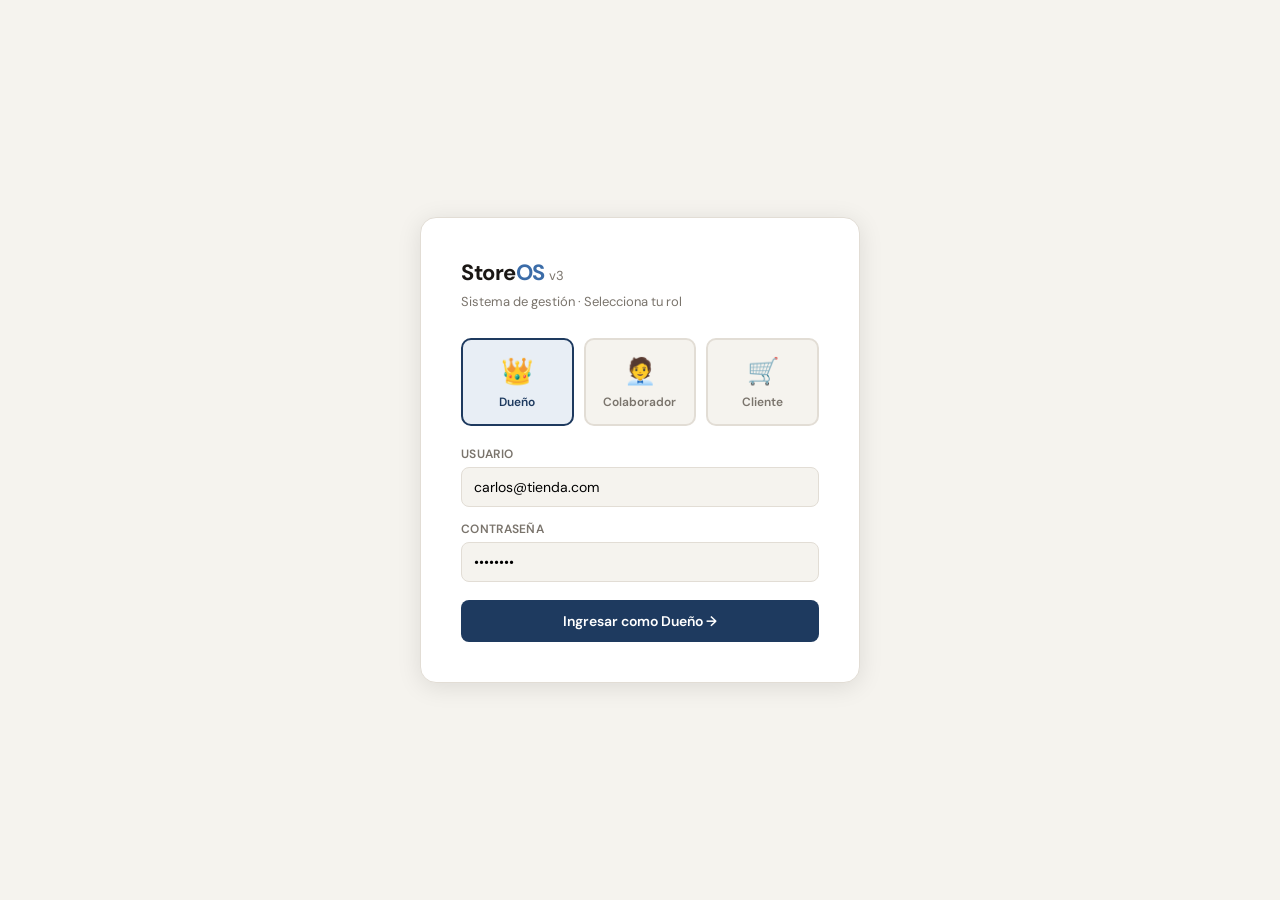
==== Prototipo2/index.html @ 0f37c212 "agregué un segundo prototipo" ====
<!DOCTYPE html>
<html lang="es">
<head>
  <meta charset="UTF-8">
  <meta name="viewport" content="width=device-width, initial-scale=1.0">
  <title>StoreOS — Prototipo 3</title>
  <link href="https://fonts.googleapis.com/css2?family=DM+Sans:wght@300;400;500;600;700&family=DM+Mono:wght@400;500&display=swap" rel="stylesheet">
  <link rel="stylesheet" href="styles.css">
</head>
<body>

<!-- ════════════════════════════════════════════
     LOGIN
════════════════════════════════════════════ -->
<div id="screen-login">
  <div class="login-card">
    <div class="login-logo">Store<span>OS</span> <span style="font-size:13px;font-weight:400;color:var(--muted)">v3</span></div>
    <div class="login-sub">Sistema de gestión · Selecciona tu rol</div>
    <div class="role-grid">
      <button class="role-btn active-owner" onclick="selectRole('owner',this)"><span class="icon">👑</span><span class="label">Dueño</span></button>
      <button class="role-btn" onclick="selectRole('employee',this)"><span class="icon">🧑‍💼</span><span class="label">Colaborador</span></button>
      <button class="role-btn" onclick="selectRole('customer',this)"><span class="icon">🛒</span><span class="label">Cliente</span></button>
    </div>
    <div class="subrole-row" id="subrole-row" style="display:none">
      <button class="subrole-btn active" onclick="selectSubRole('cajero',this)">🧾 Cajero</button>
      <button class="subrole-btn" onclick="selectSubRole('bodeguero',this)">📦 Bodeguero</button>
      <button class="subrole-btn" onclick="selectSubRole('supervisor',this)">🔑 Supervisor</button>
    </div>
    <div class="form-group"><label>USUARIO</label><input type="text" value="carlos@tienda.com"></div>
    <div class="form-group"><label>CONTRASEÑA</label><input type="password" value="••••••••"></div>
    <button class="btn-login" id="login-btn" onclick="login()">Ingresar como Dueño →</button>
  </div>
</div>


<!-- ════════════════════════════════════════════
     APP — DUEÑO
════════════════════════════════════════════ -->
<div class="app" id="app-owner">
  <div class="topbar">
    <div class="topbar-logo">Store<span>OS</span></div>
    <nav class="topbar-nav">
      <button class="nav-item active" onclick="showPanel('owner','dashboard',this)">📊 Dashboard</button>
      <button class="nav-item"        onclick="showPanel('owner','inventory',this)">📦 Inventario</button>
      <button class="nav-item"        onclick="showPanel('owner','register',this)">➕ Registrar</button>
      <button class="nav-item"        onclick="showPanel('owner','kardex',this)">📒 Kardex</button>
      <button class="nav-item"        onclick="showPanel('owner','sales',this)">💰 Ventas</button>
      <button class="nav-item"        onclick="showPanel('owner','prices',this)">🏷️ Precios</button>
      <button class="nav-item"        onclick="showPanel('owner','orders',this)">📋 Pedidos</button>
      <button class="nav-item"        onclick="showPanel('owner','clients',this)">👥 Clientes</button>
    </nav>
    <div class="topbar-right">
      <div class="badge-notif">🔔<div class="badge-dot"></div></div>
      <div class="avatar owner">CA</div>
      <button class="logout-btn" onclick="logout()">← Salir</button>
    </div>
  </div>

  <div class="main">

    <!-- DASHBOARD -->
    <div class="panel active" id="owner-dashboard">
      <div class="page-title">Buenos días, Carlos 👋</div>
      <div class="page-sub">Resumen del día — 12 de marzo, 2026</div>
      <div class="stat-grid">
        <div class="stat-card"><div class="s-icon">💵</div><div class="s-val">Q 4,820</div><div class="s-label">Ventas hoy</div><div class="s-delta delta-up">▲ 12% vs ayer</div><div class="sparkline"><div class="spark-bar" style="height:40%"></div><div class="spark-bar" style="height:60%"></div><div class="spark-bar" style="height:50%"></div><div class="spark-bar" style="height:75%"></div><div class="spark-bar" style="height:65%"></div><div class="spark-bar" style="height:90%"></div><div class="spark-bar" style="height:80%"></div></div></div>
        <div class="stat-card"><div class="s-icon">📦</div><div class="s-val">247</div><div class="s-label">Productos en stock</div><div class="s-delta delta-down">▼ 8 con alerta</div><div class="sparkline"><div class="spark-bar" style="height:70%"></div><div class="spark-bar" style="height:65%"></div><div class="spark-bar" style="height:60%"></div><div class="spark-bar" style="height:58%"></div><div class="spark-bar" style="height:55%"></div><div class="spark-bar" style="height:52%"></div><div class="spark-bar" style="height:50%"></div></div></div>
        <div class="stat-card"><div class="s-icon">🧾</div><div class="s-val">38</div><div class="s-label">Pedidos del día</div><div class="s-delta delta-up">▲ 5 mayoristas</div><div class="sparkline"><div class="spark-bar" style="height:30%"></div><div class="spark-bar" style="height:45%"></div><div class="spark-bar" style="height:55%"></div><div class="spark-bar" style="height:60%"></div><div class="spark-bar" style="height:70%"></div><div class="spark-bar" style="height:75%"></div><div class="spark-bar" style="height:85%"></div></div></div>
        <div class="stat-card"><div class="s-icon">⚠️</div><div class="s-val">6</div><div class="s-label">Alertas stock bajo</div><div class="s-delta delta-down">Requieren atención</div><div class="sparkline"><div class="spark-bar" style="height:20%"></div><div class="spark-bar" style="height:30%"></div><div class="spark-bar" style="height:40%"></div><div class="spark-bar" style="height:55%"></div><div class="spark-bar" style="height:65%"></div><div class="spark-bar" style="height:80%"></div><div class="spark-bar" style="height:70%"></div></div></div>
      </div>
      <div class="main-with-aside">
        <div>
          <div class="card" style="margin-bottom:16px">
            <div class="card-title">📈 Tendencia de ventas (últimos 7 días)</div>
            <div class="chart-bars">
              <div class="bar-wrap"><div class="bar" style="height:55%;background:var(--owner-light)"></div><div class="bar-label">L</div></div>
              <div class="bar-wrap"><div class="bar" style="height:70%;background:var(--owner-light)"></div><div class="bar-label">M</div></div>
              <div class="bar-wrap"><div class="bar" style="height:60%;background:var(--owner-light)"></div><div class="bar-label">X</div></div>
              <div class="bar-wrap"><div class="bar" style="height:85%;background:var(--owner-light)"></div><div class="bar-label">J</div></div>
              <div class="bar-wrap"><div class="bar" style="height:90%;background:var(--owner-light)"></div><div class="bar-label">V</div></div>
              <div class="bar-wrap"><div class="bar" style="height:75%;background:var(--owner-light)"></div><div class="bar-label">S</div></div>
              <div class="bar-wrap"><div class="bar" style="height:100%;background:var(--owner-mid)"></div><div class="bar-label">D</div></div>
            </div>
          </div>
          <div class="card">
            <div class="card-title">🏆 Productos más vendidos</div>
            <div class="progress-row"><div class="progress-label">Azúcar 50lb</div><div class="progress-track"><div class="progress-fill" style="width:88%"></div></div><div class="progress-val">Q 1,240</div></div>
            <div class="progress-row"><div class="progress-label">Aceite Ideal 1L</div><div class="progress-track"><div class="progress-fill" style="width:72%"></div></div><div class="progress-val">Q 980</div></div>
            <div class="progress-row"><div class="progress-label">Vela San Judas 20cm</div><div class="progress-track"><div class="progress-fill" style="width:58%"></div></div><div class="progress-val">Q 760</div></div>
            <div class="progress-row"><div class="progress-label">Arroz Brillante</div><div class="progress-track"><div class="progress-fill" style="width:45%"></div></div><div class="progress-val">Q 590</div></div>
          </div>
        </div>
        <div class="aside-alerts">
          <div class="card-title" style="margin-bottom:0">🔔 Alertas recientes</div>
          <div class="alert-item crit"><div class="a-icon">🔴</div><div><div class="a-title">Azúcar 50lb — AGOTADO</div><div class="a-text">0 uds. Reordenar con Guatelinda.</div></div></div>
          <div class="alert-item warn"><div class="a-icon">🟡</div><div><div class="a-title">Aceite Ideal — bajo</div><div class="a-text">5 botellas restantes. Mínimo: 20.</div></div></div>
          <div class="alert-item warn"><div class="a-icon">🟡</div><div><div class="a-title">Venta sin factura</div><div class="a-text">Venta #1038 — Café Montaña ×3.</div></div></div>
          <div class="alert-item ok"><div class="a-icon">✅</div><div><div class="a-title">Pago confirmado</div><div class="a-text">Dist. García — Q 2,400.</div></div></div>
        </div>
      </div>
    </div>

    <!-- INVENTARIO DUEÑO -->
    <div class="panel" id="owner-inventory">
      <div class="page-title">📦 Inventario</div>
      <div class="page-sub">Existencias por presentación de compra y unidades de venta</div>
      <div class="alert-banner alert-info">ℹ️ El inventario registra las <strong>presentaciones de compra</strong> (cajas, sacos) y calcula las <strong>unidades vendibles</strong> automáticamente. Haz clic en 📦 Ver para ver el desglose de cualquier producto.</div>

      <div class="filter-bar">
        <div class="search-compound" style="flex:2"><span class="s-icon">🔍</span><input placeholder="Nombre, código, sub-nombre…"></div>
        <div class="inp-group">
          <label>Categoría</label>
          <select style="width:130px" onchange="onCategoryFilterChange(this,'inv-dyn-filters')">
            <option>Todas</option><option>Granos</option><option>Aceites</option>
            <option>Velas</option><option>Higiene</option><option>Bebidas</option>
            <option>Condimentos</option><option>Harinas</option>
          </select>
        </div>
        <div class="inp-group"><label>Bodega</label><select style="width:120px"><option>Todas</option><option>Principal</option><option>Norte</option><option>Sur</option></select></div>
        <div class="inp-group"><label>Estado</label><select style="width:110px"><option>Todos</option><option>🟢 OK</option><option>🟡 Bajo</option><option>🔴 Agotado</option></select></div>
        <button class="btn btn-owner btn-sm" onclick="showPanel('owner','register',document.querySelectorAll('#app-owner .nav-item')[2])">+ Registrar</button>
      </div>

      <!-- Filtros dinámicos por categoría -->
      <div id="inv-dyn-filters" class="dyn-filters-row">
        <div style="font-size:12px;color:var(--muted);padding:6px 0">Selecciona una categoría para ver filtros adicionales.</div>
      </div>

      <div class="card" style="padding:0">
        <table class="tbl">
          <thead><tr>
            <th>Código</th><th>Producto</th><th>Categoría</th>
            <th>Presentación compra</th><th>Presentaciones</th><th>Unidades</th>
            <th>Mín.</th><th>Bodega</th><th>Precio ud.</th><th>Estado</th><th></th>
          </tr></thead>
          <tbody id="inv-table-body">
            <!-- renderizado por JS -->
          </tbody>
        </table>
      </div>
    </div>

    <!-- REGISTRAR PRODUCTO — WIZARD (DUEÑO) -->
    <div class="panel" id="owner-register">
      <div class="page-title">➕ Registrar producto</div>
      <div class="page-sub">Completa los 4 pasos para ingresar un producto al inventario</div>

      <!-- Indicador de pasos -->
      <div class="step-indicator" style="margin-bottom:24px">
        <div class="step active" id="wiz-step-1">1 · Datos del producto</div>
        <div class="step"        id="wiz-step-2">2 · Presentación y cantidades</div>
        <div class="step"        id="wiz-step-3">3 · Factura y precios</div>
        <div class="step"        id="wiz-step-4">4 · Confirmar</div>
      </div>

      <!-- PASO 1: Datos del producto -->
      <div id="wiz-panel-1">
        <div style="display:grid;grid-template-columns:1fr 1fr;gap:16px">
          <div class="card">
            <div class="card-title">📋 Identificación</div>
            <div style="display:flex;flex-direction:column;gap:12px">
              <div class="inp-group"><label>Nombre del producto *</label><input id="wiz-name" placeholder="Ej: Aceite Ideal, Vela, Arroz…"></div>
              <div class="inp-group"><label>Código (opcional, se genera automático)</label><input id="wiz-code" placeholder="Ej: ACE-002"></div>
              <div class="inp-group">
                <label>Categoría *</label>
                <select id="wiz-category" onchange="onWizardCategoryChange(this.value)">
                  <option value="">— Selecciona —</option>
                  <option>Granos</option><option>Aceites</option><option>Velas</option>
                  <option>Higiene</option><option>Bebidas</option><option>Condimentos</option><option>Harinas</option>
                </select>
              </div>
            </div>
          </div>

          <div class="card">
            <div class="card-title">🏷️ Sub-nombres y atributos</div>
            <div style="font-size:12px;color:var(--muted);margin-bottom:12px">
              Los sub-nombres permiten búsquedas compuestas. Ej: buscar "san judas" encuentra todas las velas de ese tipo.
            </div>
            <div style="display:flex;flex-direction:column;gap:12px">
              <div class="inp-group"><label>Sub-nombre A (tipo, variante…)</label><input id="wiz-subnameA" placeholder="Ej: San Judas, Vegetal, Negro…"></div>
              <div class="inp-group"><label>Sub-nombre B (marca, origen…)</label><input id="wiz-subnameB" placeholder="Ej: Ideal, Guatelinda, Brillante…"></div>
              <div class="inp-group"><label>Tamaño / Peso</label><input id="wiz-size" placeholder="Ej: 1L, 20cm, 50lb, 500g…"></div>
            </div>
          </div>
        </div>

        <!-- Filtros dinámicos según categoría -->
        <div class="card" style="margin-top:16px">
          <div class="card-title">🔖 Atributos específicos de la categoría</div>
          <div style="font-size:12px;color:var(--muted);margin-bottom:12px">Selecciona una categoría arriba para ver los atributos disponibles.</div>
          <div id="wiz-dynamic-filters" style="display:flex;gap:12px;flex-wrap:wrap">
            <div style="font-size:12px;color:var(--muted)">— Sin categoría seleccionada —</div>
          </div>
          <!-- Inputs ocultos para color/design que pueden no estar en los filtros dinámicos -->
          <input type="hidden" id="wiz-color" value="">
          <input type="hidden" id="wiz-design" value="">
          <input type="hidden" id="wiz-aroma" value="">
        </div>
      </div>

      <!-- PASO 2: Presentación y cantidades -->
      <div id="wiz-panel-2" style="display:none">
        <div class="alert-banner alert-info">ℹ️ Registra <strong>cómo compraste</strong> (cajas, sacos). El sistema calculará automáticamente cuántas unidades quedan disponibles para vender.</div>
        <div style="display:grid;grid-template-columns:1fr 1fr;gap:16px">
          <div class="card">
            <div class="card-title">📦 Cómo llegó el producto</div>
            <div style="display:flex;flex-direction:column;gap:12px">
              <div class="inp-group">
                <label>Tipo de presentación de compra</label>
                <select id="wiz-buyPres" onchange="updateCalcUnits()">
                  <option>Caja</option><option>Saco</option><option>Galón</option>
                  <option>Paquete</option><option>Botella</option><option>Bolsa</option><option>Unidad</option>
                </select>
              </div>
              <div class="inp-group"><label>Unidades por presentación</label><input type="number" id="wiz-unitsPerPres" value="12" min="1" oninput="updateCalcUnits()" placeholder="Ej: 12 botellas por caja"></div>
              <div class="inp-group"><label>Cantidad de presentaciones recibidas</label><input type="number" id="wiz-numPres" value="5" min="1" oninput="updateCalcUnits()" placeholder="Ej: 5 cajas"></div>
            </div>
          </div>

          <div class="card">
            <div class="card-title">🔢 Cálculo automático</div>
            <div class="pres-calc-box">
              <div class="pres-calc-total" id="wiz-calc-total">60 unidades</div>
              <div class="pres-calc-detail" id="wiz-calc-detail">5 Caja(s) × 12 uds. = 60 en inventario</div>
            </div>
            <div class="card-title" style="margin-top:16px">🛒 Se podrá vender como:</div>
            <div class="unit-pills" id="wiz-sell-units">
              <span class="unit-pill active">Caja completa</span>
              <span class="unit-pill">Unidad suelta</span>
            </div>
            <div style="font-size:11px;color:var(--muted);margin-top:8px">Al vender una caja completa se descontarán 12 unidades del total.</div>
          </div>

          <div class="card">
            <div class="card-title">🏭 Destino y fecha</div>
            <div style="display:flex;flex-direction:column;gap:12px">
              <div class="inp-group"><label>Bodega destino</label><select id="wiz-warehouse"><option>Principal</option><option>Norte</option><option>Sur</option></select></div>
              <div class="inp-group"><label>Fecha de ingreso</label><input type="date" id="wiz-entryDate" value="2026-03-12"></div>
              <div class="inp-group"><label>Hora del documento</label><input type="time" id="wiz-entryTime" value="09:00"></div>
            </div>
          </div>
        </div>
      </div>

      <!-- PASO 3: Factura y precios -->
      <div id="wiz-panel-3" style="display:none">
        <div style="display:grid;grid-template-columns:1fr 1fr;gap:16px">
          <div class="card">
            <div class="card-title">🧾 Datos de la factura del proveedor</div>
            <div style="display:flex;flex-direction:column;gap:12px">
              <div class="inp-group"><label>Número de factura</label><input id="wiz-invoiceNum" placeholder="Ej: F-2035"></div>
              <div class="inp-group"><label>Fecha de la factura</label><input type="date" id="wiz-invoiceDate" value="2026-03-11"></div>
              <div class="inp-group"><label>Proveedor</label><select id="wiz-supplier"><option>Guatelinda S.A.</option><option>Dist. García</option><option>Brillante S.A.</option><option>Otro</option></select></div>
              <div class="inp-group"><label>Total pagado (Q)</label><input type="number" id="wiz-totalPaid" placeholder="0.00"></div>
            </div>
          </div>
          <div class="card">
            <div class="card-title">💰 Precios de venta</div>
            <div style="font-size:12px;color:var(--muted);margin-bottom:12px">Define los tres niveles de precio para este producto.</div>
            <div style="display:flex;flex-direction:column;gap:12px">
              <div class="inp-group"><label>💵 Precio público (detalle)</label><input type="number" id="wiz-pricePublic" placeholder="Q 0.00" step="0.01"></div>
              <div class="inp-group"><label>📦 Precio mayorista</label><input type="number" id="wiz-priceMajor" placeholder="Q 0.00" step="0.01"></div>
              <div class="inp-group"><label>⭐ Precio especial</label><input type="number" id="wiz-priceSpecial" placeholder="Q 0.00" step="0.01"></div>
            </div>
          </div>
        </div>
      </div>

      <!-- PASO 4: Confirmar -->
      <div id="wiz-panel-4" style="display:none">
        <div id="wiz-confirm-summary">
          <!-- Renderizado por JS al llegar al paso 4 -->
        </div>
      </div>

      <!-- Botones de navegación del wizard -->
      <div style="display:flex;justify-content:flex-end;gap:10px;margin-top:20px">
        <button id="wiz-btn-back"    class="btn btn-outline"  style="display:none"        onclick="wizardBack()">← Anterior</button>
        <button id="wiz-btn-next"    class="btn btn-owner"                                onclick="wizardNext()">Siguiente →</button>
        <button id="wiz-btn-confirm" class="btn btn-primary"  style="display:none;background:var(--ok)" onclick="wizardConfirm()">✅ Registrar en inventario</button>
      </div>
    </div>

    <!-- KARDEX -->
    <div class="panel" id="owner-kardex">
      <div class="page-title">📒 Kardex</div>
      <div class="page-sub">Historial de entradas, salidas y saldo por producto</div>
      <div class="filter-bar">
        <div class="search-compound" style="flex:2"><span class="s-icon">🔍</span><input placeholder="Producto, código…" value="Aceite Ideal 1L"></div>
        <div class="inp-group"><label>Bodega</label><select style="width:120px"><option>Todas</option><option selected>Principal</option><option>Norte</option><option>Sur</option></select></div>
        <div class="inp-group"><label>Tipo</label><select style="width:110px"><option>Todos</option><option>📥 Entradas</option><option>📤 Salidas</option></select></div>
        <div class="inp-group"><label>Desde</label><input type="date" style="width:140px" value="2026-03-01"></div>
        <div class="inp-group"><label>Hasta</label><input type="date" style="width:140px" value="2026-03-12"></div>
        <button class="btn btn-owner btn-sm">🔍 Aplicar</button>
      </div>
      <div style="margin-bottom:14px">
        <span style="font-size:12px;font-weight:600;color:var(--muted);margin-right:8px">Acceso rápido:</span>
        <button class="quick-range-btn" onclick="setDateRange('hoy',this)">Hoy</button>
        <button class="quick-range-btn active" onclick="setDateRange('semana',this)">Esta semana</button>
        <button class="quick-range-btn" onclick="setDateRange('mes',this)">Este mes</button>
        <button class="quick-range-btn" onclick="setDateRange('trimestre',this)">Trimestre</button>
        <button class="quick-range-btn" onclick="setDateRange('anio',this)">Año</button>
      </div>
      <div style="display:grid;grid-template-columns:repeat(3,1fr);gap:14px;margin-bottom:16px">
        <div class="stat-card"><div class="s-icon">📥</div><div class="s-val">120</div><div class="s-label">Entradas (período)</div></div>
        <div class="stat-card"><div class="s-icon">📤</div><div class="s-val">120</div><div class="s-label">Salidas (período)</div></div>
        <div class="stat-card"><div class="s-icon">🏷️</div><div class="s-val">0</div><div class="s-label">Saldo actual</div><div class="s-delta delta-down">⚠️ Agotado</div></div>
      </div>
      <div style="display:flex;justify-content:flex-end;gap:8px;margin-bottom:12px">
        <button class="btn btn-outline btn-sm" onclick="exportKardex('pdf')">⬇ PDF</button>
        <button class="btn btn-outline btn-sm" onclick="exportKardex('xls')">⬇ XLS</button>
      </div>
      <div class="card" style="padding:0">
        <table class="tbl">
          <thead><tr><th>Fecha / Hora</th><th>Tipo</th><th>Descripción</th><th>Bodega</th><th>Entrada</th><th>Salida</th><th>Saldo</th><th>N° Factura</th><th>Registrado por</th></tr></thead>
          <tbody>
            <tr><td class="mono" style="font-size:12px">01/03 08:00</td><td><span class="chip chip-ok">📥 Entrada</span></td><td>Pedido #P-085 · Guatelinda</td><td><span class="bodega-tag">Principal</span></td><td class="mono kardex-entry-in">+60</td><td style="color:var(--muted)">—</td><td class="mono" style="font-weight:700">60</td><td><span class="chip chip-ok">F-2024</span></td><td>Sistema</td></tr>
            <tr><td class="mono" style="font-size:12px">03/03 10:30</td><td><span class="chip chip-danger">📤 Salida</span></td><td>Venta #1030 · Mayorista</td><td><span class="bodega-tag">Principal</span></td><td style="color:var(--muted)">—</td><td class="mono kardex-entry-out">-30</td><td class="mono" style="font-weight:700">30</td><td><span class="chip chip-ok">F-2025</span></td><td>María G.</td></tr>
            <tr style="background:#FDECEB18"><td class="mono" style="font-size:12px">08/03 09:15</td><td><span class="chip chip-danger">📤 Salida</span></td><td>Venta #1038 · Sin factura</td><td><span class="bodega-tag">Principal</span></td><td style="color:var(--muted)">—</td><td class="mono kardex-entry-out">-50</td><td class="mono" style="font-weight:700">-20</td><td><span class="chip chip-danger">❌ Sin factura</span></td><td>Pedro L.</td></tr>
          </tbody>
        </table>
      </div>
    </div>

    <!-- VENTAS -->
    <div class="panel" id="owner-sales">
      <div class="page-title">💰 Reportes de ventas</div>
      <div class="page-sub">Historial, tendencias y ventas sin factura</div>
      <div class="stat-grid" style="grid-template-columns:repeat(3,1fr)">
        <div class="stat-card"><div class="s-icon">📅</div><div class="s-val">Q 4,820</div><div class="s-label">Ventas hoy</div></div>
        <div class="stat-card"><div class="s-icon">📆</div><div class="s-val">Q 29,450</div><div class="s-label">Ventas semana</div></div>
        <div class="stat-card"><div class="s-icon">🗓️</div><div class="s-val">Q 118,300</div><div class="s-label">Ventas mes</div></div>
      </div>
      <div id="sales-tabs">
        <div class="sub-tabs">
          <button class="sub-tab active" onclick="showSubTab('sales-tabs','sales-historial',this)">📋 Historial</button>
          <button class="sub-tab"        onclick="showSubTab('sales-tabs','sales-tendencias',this)">📈 Tendencias</button>
          <button class="sub-tab"        onclick="showSubTab('sales-tabs','sales-sin-factura',this)">⚠️ Sin factura</button>
        </div>
        <div class="sub-panel active" id="sales-historial">
          <div class="filter-bar">
            <div class="search-compound" style="flex:2"><span class="s-icon">🔍</span><input placeholder="Producto, código, colaborador…"></div>
            <div class="inp-group"><label>Desde</label><input type="date" style="width:140px"></div>
            <div class="inp-group"><label>Hasta</label><input type="date" style="width:140px"></div>
            <div class="inp-group"><label>Categoría</label><select style="width:120px"><option>Todas</option><option>Granos</option><option>Aceites</option><option>Velas</option></select></div>
            <button class="btn btn-owner btn-sm">Filtrar</button>
            <button class="btn btn-outline btn-sm">⬇ Export</button>
          </div>
          <div style="margin-bottom:14px">
            <span style="font-size:12px;font-weight:600;color:var(--muted);margin-right:8px">Rango rápido:</span>
            <button class="quick-range-btn" onclick="setDateRange('hoy',this)">Hoy</button>
            <button class="quick-range-btn active" onclick="setDateRange('semana',this)">Semana</button>
            <button class="quick-range-btn" onclick="setDateRange('mes',this)">Mes</button>
            <button class="quick-range-btn" onclick="setDateRange('trimestre',this)">Trimestre</button>
            <button class="quick-range-btn" onclick="setDateRange('anio',this)">Año</button>
          </div>
          <div class="card" style="padding:0">
            <table class="tbl">
              <thead><tr><th>Código</th><th>Fecha / Hora</th><th>Producto</th><th>Presentación vendida</th><th>Uds.</th><th>Total</th><th>Colaborador</th><th>N° Factura</th><th>Estado</th></tr></thead>
              <tbody>
                <tr><td><span class="prod-code">#1042</span></td><td class="mono" style="font-size:12px">12/03 09:14</td><td>Azúcar 50lb</td><td><span class="pres-tag">Saco ×2</span></td><td>2</td><td class="mono">Q 240.00</td><td>María G.</td><td class="mono" style="font-size:12px">F-2031</td><td><span class="chip chip-ok">✅ Pagado</span></td></tr>
                <tr><td><span class="prod-code">#1041</span></td><td class="mono" style="font-size:12px">12/03 08:55</td><td>Aceite Ideal 1L</td><td><span class="pres-tag">Botella ×10</span></td><td>10</td><td class="mono">Q 385.00</td><td>Pedro L.</td><td class="mono" style="font-size:12px">F-2030</td><td><span class="chip chip-ok">✅ Pagado</span></td></tr>
                <tr style="background:#FDECEB18"><td><span class="prod-code">#1038</span></td><td class="mono" style="font-size:12px">11/03 15:45</td><td>Café Montaña 250g</td><td><span class="pres-tag">Unid. ×3</span></td><td>3</td><td class="mono">Q 84.00</td><td>Ana R.</td><td style="color:var(--danger)">—</td><td><span class="chip chip-danger">❌ Sin factura</span></td></tr>
              </tbody>
            </table>
          </div>
        </div>
        <div class="sub-panel" id="sales-tendencias">
          <div class="card">
            <div class="card-title">📅 Ventas mensuales — 2026</div>
            <div class="chart-bars" style="height:140px">
              <div class="bar-wrap"><div class="bar" style="height:55%;background:var(--owner-light)"></div><div class="bar-label">Ene</div></div>
              <div class="bar-wrap"><div class="bar" style="height:68%;background:var(--owner-light)"></div><div class="bar-label">Feb</div></div>
              <div class="bar-wrap"><div class="bar" style="height:45%;background:var(--owner-mid)"></div><div class="bar-label">Mar</div></div>
              <div class="bar-wrap"><div class="bar" style="height:18%;background:#E2DDD5"></div><div class="bar-label">Abr</div></div>
              <div class="bar-wrap"><div class="bar" style="height:18%;background:#E2DDD5"></div><div class="bar-label">May</div></div>
              <div class="bar-wrap"><div class="bar" style="height:18%;background:#E2DDD5"></div><div class="bar-label">Jun</div></div>
              <div class="bar-wrap"><div class="bar" style="height:18%;background:#E2DDD5"></div><div class="bar-label">Jul</div></div>
              <div class="bar-wrap"><div class="bar" style="height:18%;background:#E2DDD5"></div><div class="bar-label">Ago</div></div>
              <div class="bar-wrap"><div class="bar" style="height:18%;background:#E2DDD5"></div><div class="bar-label">Sep</div></div>
              <div class="bar-wrap"><div class="bar" style="height:18%;background:#E2DDD5"></div><div class="bar-label">Oct</div></div>
              <div class="bar-wrap"><div class="bar" style="height:18%;background:#E2DDD5"></div><div class="bar-label">Nov</div></div>
              <div class="bar-wrap"><div class="bar" style="height:75%;background:#E2DDD5"></div><div class="bar-label">Dic</div></div>
            </div>
          </div>
        </div>
        <div class="sub-panel" id="sales-sin-factura">
          <div class="alert-banner alert-danger">⚠️ Ventas sin factura emitida.</div>
          <div class="card" style="padding:0">
            <table class="tbl">
              <thead><tr><th>#Venta</th><th>Fecha</th><th>Producto</th><th>Total</th><th>Colaborador</th><th></th></tr></thead>
              <tbody>
                <tr><td class="mono">#1038</td><td class="mono" style="font-size:12px">11/03 15:45</td><td>Café Montaña ×3</td><td class="mono">Q 84.00</td><td>Ana R.</td><td><button class="btn btn-owner btn-sm">🧾 Emitir</button></td></tr>
              </tbody>
            </table>
          </div>
        </div>
      </div>
    </div>

    <!-- PRECIOS -->
    <div class="panel" id="owner-prices">
      <div class="page-title">🏷️ Gestión de precios</div>
      <div class="page-sub">Precio público, mayorista y especial · Sistema de puntos</div>
      <div id="prices-tabs">
        <div class="sub-tabs">
          <button class="sub-tab active" onclick="showSubTab('prices-tabs','prices-tabla',this)">📋 Tabla de precios</button>
          <button class="sub-tab"        onclick="showSubTab('prices-tabs','prices-puntos',this)">⭐ Sistema de puntos</button>
        </div>
        <div class="sub-panel active" id="prices-tabla">
          <div class="card" style="padding:0">
            <table class="tbl">
              <thead><tr><th>Código</th><th>Producto</th><th>💵 Público</th><th>📦 Mayorista</th><th>⭐ Especial</th><th>Ref. comp.</th><th></th></tr></thead>
              <tbody>
                <tr><td><span class="prod-code">AZU-001</span></td><td><strong>Azúcar 50lb</strong></td><td><input class="price-input" value="Q 120.00"></td><td><input class="price-input" value="Q 108.00"></td><td><input class="price-input" value="Q 100.00"></td><td class="mono" style="color:var(--muted)">Q 118.00</td><td><button class="btn btn-owner btn-sm" onclick="savePrice(this)">💾</button></td></tr>
                <tr><td><span class="prod-code">ACE-002</span></td><td><strong>Aceite Ideal 1L</strong></td><td><input class="price-input" value="Q 38.50"></td><td><input class="price-input" value="Q 34.00"></td><td><input class="price-input" value="Q 31.00"></td><td class="mono" style="color:var(--muted)">Q 40.00</td><td><button class="btn btn-owner btn-sm" onclick="savePrice(this)">💾</button></td></tr>
                <tr><td><span class="prod-code">VEL-010</span></td><td><strong>Vela San Judas 20cm</strong></td><td><input class="price-input" value="Q 5.00"></td><td><input class="price-input" value="Q 4.20"></td><td><input class="price-input" value="Q 3.80"></td><td class="mono" style="color:var(--muted)">Q 5.50</td><td><button class="btn btn-owner btn-sm" onclick="savePrice(this)">💾</button></td></tr>
              </tbody>
            </table>
          </div>
        </div>
        <div class="sub-panel" id="prices-puntos">
          <div class="two-col">
            <div class="card">
              <div class="card-title">⭐ Reglas de puntos</div>
              <div style="display:flex;flex-direction:column;gap:12px">
                <div class="inp-group"><label>Puntos por cada Q de compra</label><input type="number" value="1" style="width:80px"></div>
                <div class="inp-group"><label>Mínimo para precio especial</label><input type="number" value="500" style="width:80px"></div>
                <div class="inp-group"><label>Puntos para nivel VIP</label><input type="number" value="2000" style="width:80px"></div>
                <button class="btn btn-owner btn-sm">💾 Guardar</button>
              </div>
            </div>
            <div class="card" style="padding:0">
              <div style="padding:16px 20px" class="card-title">🏆 Clientes con más puntos</div>
              <table class="tbl">
                <thead><tr><th>Cliente</th><th>Puntos</th><th>Nivel</th></tr></thead>
                <tbody>
                  <tr><td>Comercial López</td><td><span class="points-badge">⭐ 2,340</span></td><td><span class="chip chip-purple">VIP</span></td></tr>
                  <tr><td>Tienda Martínez</td><td><span class="points-badge">⭐ 850</span></td><td><span class="chip chip-blue">Especial</span></td></tr>
                </tbody>
              </table>
            </div>
          </div>
        </div>
      </div>
    </div>

    <!-- PEDIDOS -->
    <div class="panel" id="owner-orders">
      <div class="page-title">📋 Pedidos y proveedores</div>
      <div class="page-sub">Órdenes de compra y confirmación por correo</div>
      <div style="display:flex;gap:10px;margin-bottom:20px">
        <button class="btn btn-owner" onclick="openModal('modal-new-order')">+ Nuevo pedido</button>
        <button class="btn btn-outline" onclick="openModal('modal-email')">📧 Confirmar pago</button>
      </div>
      <div id="orders-tabs">
        <div class="sub-tabs">
          <button class="sub-tab active" onclick="showSubTab('orders-tabs','orders-activos',this)">🚚 Activos</button>
          <button class="sub-tab"        onclick="showSubTab('orders-tabs','orders-historial',this)">📁 Historial</button>
          <button class="sub-tab"        onclick="showSubTab('orders-tabs','orders-proveedores',this)">🏭 Proveedores</button>
        </div>
        <div class="sub-panel active" id="orders-activos">
          <div class="card" style="padding:0">
            <table class="tbl">
              <thead><tr><th>Pedido</th><th>Proveedor</th><th>Producto</th><th>Total</th><th>Fecha</th><th>Estado</th><th></th></tr></thead>
              <tbody>
                <tr><td class="mono">#P-088</td><td>Guatelinda</td><td>Azúcar 50lb ×50</td><td class="mono">Q 5,800</td><td>10/03</td><td><span class="chip chip-pending">🚚 En tránsito</span></td><td><button class="btn btn-outline btn-sm" onclick="openModal('modal-email')">📧</button></td></tr>
              </tbody>
            </table>
          </div>
        </div>
        <div class="sub-panel" id="orders-historial">
          <div class="card" style="padding:0">
            <table class="tbl">
              <thead><tr><th>Pedido</th><th>Proveedor</th><th>Producto</th><th>Total</th><th>Estado</th></tr></thead>
              <tbody>
                <tr><td class="mono">#P-086</td><td>Brillante S.A.</td><td>Arroz ×200</td><td class="mono">Q 1,400</td><td><span class="chip chip-ok">✅ Pagado</span></td></tr>
              </tbody>
            </table>
          </div>
        </div>
        <div class="sub-panel" id="orders-proveedores">
          <div style="display:flex;justify-content:flex-end;margin-bottom:12px"><button class="btn btn-owner btn-sm">+ Agregar</button></div>
          <div class="card" style="padding:0">
            <table class="tbl">
              <thead><tr><th>Proveedor</th><th>Contacto</th><th>Correo</th><th>NIT</th><th></th></tr></thead>
              <tbody>
                <tr><td><strong>Guatelinda S.A.</strong></td><td>Roberto Paz</td><td class="mono" style="font-size:12px">rpaz@guatelinda.gt</td><td><span class="chip chip-blue">12345-6</span></td><td><button class="btn btn-outline btn-sm" onclick="openModal('modal-email')">📧</button></td></tr>
              </tbody>
            </table>
          </div>
        </div>
      </div>
    </div>

    <!-- CLIENTES -->
    <div class="panel" id="owner-clients">
      <div class="page-title">👥 Clientes</div>
      <div class="page-sub">Pagos, adelantos, saldos y puntos de lealtad</div>
      <div class="card" style="padding:0">
        <table class="tbl">
          <thead><tr><th>Cliente</th><th>Tipo</th><th>Precio</th><th>Puntos</th><th>Saldo</th><th>Estado</th><th></th></tr></thead>
          <tbody>
            <tr><td><strong>Comercial López</strong></td><td><span class="chip chip-blue">Mayorista</span></td><td><span class="chip chip-purple">⭐ Especial</span></td><td><span class="points-badge">⭐ 2,340</span></td><td class="mono" style="color:var(--danger)">-Q 800</td><td><span class="chip chip-danger">💳 Debe</span></td><td><button class="btn btn-outline btn-sm" onclick="openModal('modal-payment')">Ver</button></td></tr>
            <tr><td><strong>Tienda Martínez</strong></td><td><span class="chip chip-blue">Mayorista</span></td><td><span class="chip chip-blue">📦 Mayor</span></td><td><span class="points-badge">⭐ 850</span></td><td class="mono" style="color:var(--ok)">+Q 500</td><td><span class="chip chip-ok">✅ Adelanto</span></td><td><button class="btn btn-outline btn-sm" onclick="openModal('modal-payment')">Ver</button></td></tr>
          </tbody>
        </table>
      </div>
    </div>

  </div><!-- /main dueño -->
</div><!-- /app-owner -->


<!-- ════════════════════════════════════════════
     APP — COLABORADOR
════════════════════════════════════════════ -->
<div class="app" id="app-employee">
  <div class="topbar">
    <div class="topbar-logo">Store<span>OS</span></div>
    <nav class="topbar-nav">
      <button class="nav-item active emp" onclick="showPanel('emp','sale',this)">🧾 Registrar venta</button>
      <button class="nav-item"            onclick="showPanel('emp','inv',this)">📦 Inventario</button>
      <button class="nav-item"            onclick="showPanel('emp','search',this)">🔍 Buscar</button>
      <button class="nav-item" id="emp-nav-register" style="display:none" onclick="showPanel('emp','register',this)">➕ Registrar producto</button>
      <button class="nav-item" id="emp-nav-prices"   style="display:none" onclick="showPanel('emp','update-prices',this)">🏷️ Precios</button>
    </nav>
    <div class="topbar-right">
      <span class="collab-role-badge" id="collab-role-badge">🧾 Cajero</span>
      <div class="badge-notif">🔔<div class="badge-dot"></div></div>
      <div class="avatar emp">MA</div>
      <button class="logout-btn" onclick="logout()">← Salir</button>
    </div>
  </div>

  <div class="main">

    <!-- VENTA -->
    <div class="panel active" id="emp-sale">
      <div class="page-title">🧾 Registrar venta</div>
      <div class="page-sub">Ticket #1043 · Cajero: María G.</div>
      <div class="alert-banner alert-warn">⚠️ <strong>Azúcar 50lb</strong> agotado — no disponible.</div>
      <div class="sale-form">
        <div class="card-title" style="margin-bottom:12px">➕ Agregar producto</div>
        <div style="display:grid;grid-template-columns:1fr 160px 100px auto;gap:10px;align-items:end">
          <div class="inp-group">
            <label>Buscar (nombre, código, sub-nombre…)</label>
            <input id="sell-prod-input" placeholder="Ej: san judas, ACE-002, botella aceite…"
                   list="sell-prod-list" oninput="onSellProductSelect(this)">
            <datalist id="sell-prod-list"></datalist>
            <div id="sell-stock-info" style="margin-top:4px"></div>
          </div>
          <div class="inp-group">
            <label>Unidad de venta</label>
            <select id="sell-unit-select"><option>Unidad</option></select>
          </div>
          <div class="inp-group">
            <label>Cantidad</label>
            <input type="number" value="1" min="1">
          </div>
          <button class="btn btn-primary" style="margin-top:auto">+ Añadir</button>
        </div>
        <div style="font-size:12px;color:var(--muted);margin-top:8px">💡 Busca "san judas" para ver todas las velas de ese tipo, o escribe el código directo.</div>
      </div>

      <div class="card" style="padding:0;margin-bottom:14px">
        <div style="padding:14px 18px;border-bottom:1px solid var(--border)" class="card-title">🛒 Venta en curso — Ticket #1043</div>
        <table class="tbl">
          <thead><tr><th>Producto</th><th>Código</th><th>Unidad vendida</th><th>Precio</th><th>Qty</th><th>Subtotal</th><th></th></tr></thead>
          <tbody>
            <tr>
              <td>Aceite Ideal 1L<div style="font-size:11px;color:var(--muted)">1L · Ideal</div></td>
              <td><span class="prod-code">ACE-002</span></td>
              <td><span class="pres-tag">Botella</span></td>
              <td class="mono">Q 38.50</td>
              <td><input type="number" value="3" style="width:55px;border:1px solid var(--border);border-radius:6px;padding:4px 6px;font-family:'DM Mono',monospace"></td>
              <td class="mono"><strong>Q 115.50</strong></td>
              <td><button style="background:none;border:none;cursor:pointer;font-size:16px;color:var(--danger)">🗑</button></td>
            </tr>
            <tr>
              <td>Vela San Judas 20cm<div style="font-size:11px;color:var(--muted)">Beige · San Judas</div></td>
              <td><span class="prod-code">VEL-010</span></td>
              <td><span class="pres-tag">Unidad suelta</span></td>
              <td class="mono">Q 5.00</td>
              <td><input type="number" value="12" style="width:55px;border:1px solid var(--border);border-radius:6px;padding:4px 6px;font-family:'DM Mono',monospace"></td>
              <td class="mono"><strong>Q 60.00</strong></td>
              <td><button style="background:none;border:none;cursor:pointer;font-size:16px;color:var(--danger)">🗑</button></td>
            </tr>
          </tbody>
        </table>
        <div class="ticket-total" style="border-radius:0 0 var(--radius) var(--radius)">
          <div><div class="tt-label">TOTAL VENTA</div><div class="tt-val">Q 175.50</div></div>
          <div style="display:flex;gap:10px">
            <button class="btn" style="background:rgba(255,255,255,0.15);color:white;border:1px solid rgba(255,255,255,0.3)">🧾 Factura</button>
            <button class="btn" style="background:white;color:var(--employee);font-weight:700">✅ Confirmar</button>
          </div>
        </div>
      </div>
    </div>

    <!-- INVENTARIO COLABORADOR -->
    <div class="panel" id="emp-inv">
      <div class="page-title">📦 Consultar inventario</div>
      <div class="page-sub">Solo lectura</div>
      <div class="filter-bar">
        <div class="search-compound" style="flex:2"><span class="s-icon">🔍</span><input placeholder="Nombre, código, sub-nombre…"></div>
        <div class="inp-group">
          <label>Categoría</label>
          <select style="width:130px" onchange="onCategoryFilterChange(this,'emp-inv-dyn-filters')">
            <option>Todas</option><option>Granos</option><option>Aceites</option>
            <option>Velas</option><option>Higiene</option><option>Bebidas</option>
          </select>
        </div>
        <div class="inp-group"><label>Estado</label><select style="width:110px"><option>Todos</option><option>🟢 OK</option><option>🟡 Bajo</option><option>🔴 Agotado</option></select></div>
      </div>
      <!-- Filtros dinámicos colaborador -->
      <div id="emp-inv-dyn-filters" class="dyn-filters-row">
        <div style="font-size:12px;color:var(--muted);padding:6px 0">Selecciona una categoría para ver filtros adicionales.</div>
      </div>

      <div class="card" style="padding:0">
        <table class="tbl">
          <thead><tr><th>Código</th><th>Producto</th><th>Presentación</th><th>Unidades</th><th>Estado</th></tr></thead>
          <tbody id="emp-inv-table-body">
            <!-- renderizado por JS -->
          </tbody>
        </table>
      </div>
    </div>

    <!-- BUSCAR -->
    <div class="panel" id="emp-search">
      <div class="page-title">🔍 Búsqueda compuesta</div>
      <div class="page-sub">Busca por nombre, sub-nombre, atributos o combinaciones</div>
      <div class="sale-form" style="margin-bottom:18px">
        <div style="display:grid;grid-template-columns:1fr 140px auto;gap:10px;align-items:end">
          <div class="inp-group"><label>Búsqueda</label><input placeholder="Ej: san judas, aceite vegetal, vela roja 20cm…"></div>
          <div class="inp-group">
            <label>Categoría</label>
            <select onchange="onCategoryFilterChange(this,'search-dyn-filters')">
              <option>Todas</option><option>Granos</option><option>Aceites</option>
              <option>Velas</option><option>Higiene</option><option>Bebidas</option>
            </select>
          </div>
          <button class="btn btn-primary" style="margin-top:auto">🔍 Buscar</button>
        </div>
        <!-- Filtros dinámicos de búsqueda -->
        <div id="search-dyn-filters" class="dyn-filters-row" style="margin-top:12px;padding-top:12px;border-top:1px solid var(--border)"></div>
        <div style="font-size:12px;color:var(--muted);margin-top:8px">💡 Busca "san judas" para encontrar todos los tamaños y colores de esa vela.</div>
      </div>
      <div class="card"><div class="card-title">Resultados</div><div style="color:var(--muted);font-size:13px;text-align:center;padding:20px">Ingresa un término para buscar.</div></div>
    </div>

    <!-- REGISTRAR PRODUCTO (colaborador — mismo wizard) -->
    <div class="panel" id="emp-register">
      <div class="page-title">➕ Registrar producto</div>
      <div class="page-sub">Ingresa un producto o registra una entrega de bodega</div>
      <div class="collab-banner">
        <div class="cb-left">📦 Acceso de bodeguero / supervisor</div>
        <div class="cb-right">El registro queda asociado a tu usuario.</div>
      </div>
      <!-- El wizard es idéntico al del dueño — se reutiliza el mismo HTML -->
      <div class="alert-banner alert-info">ℹ️ El wizard de registro es el mismo que el del dueño. Ve a <strong>📊 Dueño → ➕ Registrar</strong> para ver el flujo completo funcional.</div>
    </div>

    <!-- ACTUALIZAR PRECIOS (supervisor) -->
    <div class="panel" id="emp-update-prices">
      <div class="page-title">🏷️ Actualizar precios</div>
      <div class="page-sub">Solo supervisores</div>
      <div class="collab-banner">
        <div class="cb-left">🔑 Acceso de supervisor · Cambios quedan auditados</div>
        <div class="cb-right">Usuario: María G. · 12/03/2026 09:00</div>
      </div>
      <div class="card" style="padding:0">
        <table class="tbl">
          <thead><tr><th>Código</th><th>Producto</th><th>💵 Público</th><th>📦 Mayorista</th><th>⭐ Especial</th><th></th></tr></thead>
          <tbody>
            <tr><td><span class="prod-code">ACE-002</span></td><td>Aceite Ideal 1L</td><td><input class="price-input" value="Q 38.50"></td><td><input class="price-input" value="Q 34.00"></td><td><input class="price-input" value="Q 31.00"></td><td><button class="btn btn-primary btn-sm" onclick="savePrice(this)">💾</button></td></tr>
            <tr><td><span class="prod-code">VEL-010</span></td><td>Vela San Judas 20cm</td><td><input class="price-input" value="Q 5.00"></td><td><input class="price-input" value="Q 4.20"></td><td><input class="price-input" value="Q 3.80"></td><td><button class="btn btn-primary btn-sm" onclick="savePrice(this)">💾</button></td></tr>
          </tbody>
        </table>
      </div>
    </div>

  </div><!-- /main colaborador -->
</div><!-- /app-employee -->


<!-- ════════════════════════════════════════════
     APP — CLIENTE
════════════════════════════════════════════ -->
<div class="app" id="app-customer">
  <div class="store-topbar">
    <div class="store-logo">🛒 La Tienda</div>
    <input class="store-search" placeholder="🔍  Buscar productos…">
    <button class="store-cart" onclick="logout()">🛒 Carrito <div class="cart-count">3</div></button>
  </div>
  <div class="store-main">
    <div class="category-pills">
      <div class="cat-pill active">🌾 Granos</div><div class="cat-pill">🫙 Aceites</div>
      <div class="cat-pill">🧼 Higiene</div><div class="cat-pill">☕ Bebidas</div>
      <div class="cat-pill">🕯️ Velas</div><div class="cat-pill">🧂 Condimentos</div>
      <div class="cat-pill">🏷️ Promociones</div>
    </div>
    <div class="product-grid">
      <div class="product-card"><div class="product-img">🌾</div><div class="product-info"><div class="product-name">Azúcar 50lb</div><div class="product-cat">Granos · <span class="prod-code">AZU-001</span></div><div class="product-footer"><div class="product-price">Q 120.00</div><button class="btn-add" disabled>❌ Agotado</button></div></div></div>
      <div class="product-card"><div class="product-img">🫙</div><div class="product-info"><div class="product-name">Aceite Ideal 1L</div><div class="product-cat">Aceites · <span class="prod-code">ACE-002</span></div><div class="product-footer"><div class="product-price">Q 38.50</div><button class="btn-add">+ Agregar</button></div></div></div>
      <div class="product-card"><div class="product-img">🕯️</div><div class="product-info"><div class="product-name">Vela San Judas 20cm</div><div class="product-cat">Velas · Beige · <span class="prod-code">VEL-010</span></div><div class="product-footer"><div class="product-price">Q 5.00</div><button class="btn-add">+ Agregar</button></div></div></div>
      <div class="product-card"><div class="product-img">🕯️</div><div class="product-info"><div class="product-name">Vela San Judas 15cm</div><div class="product-cat">Velas · Blanca · <span class="prod-code">VEL-011</span></div><div class="product-footer"><div class="product-price">Q 3.50</div><button class="btn-add">+ Agregar</button></div></div></div>
      <div class="product-card"><div class="product-img">🍚</div><div class="product-info"><div class="product-name">Arroz Brillante 1lb</div><div class="product-cat">Granos · <span class="prod-code">ARR-003</span></div><div class="product-footer"><div class="product-price">Q 7.50</div><button class="btn-add">+ Agregar</button></div></div></div>
      <div class="product-card" style="border:2px solid var(--customer-mid)"><div class="product-img" style="background:var(--customer-light)">🏷️</div><div class="product-info"><div class="product-name">Harina Maseca 1kg</div><div class="product-cat">Harinas · <strong style="color:var(--customer)">Promo -15%</strong></div><div class="product-footer"><div class="product-price">Q 11.90</div><button class="btn-add">+ Agregar</button></div></div></div>
    </div>
  </div>
</div>


<!-- ════════════════════════════════════════════
     MODALES
════════════════════════════════════════════ -->

<!-- Modal desglose de presentación -->
<div class="modal-overlay" id="modal-pres-breakdown">
  <div class="modal-box wide">
    <button class="modal-close" onclick="closeModal('modal-pres-breakdown')">✕</button>
    <div class="modal-title" id="modal-pres-title">📦 Presentación</div>
    <div class="modal-sub">Cómo se compró, cómo se almacena y cómo se puede vender.</div>
    <div id="modal-pres-body"></div>
    <div class="modal-footer"><button class="btn btn-outline" onclick="closeModal('modal-pres-breakdown')">Cerrar</button></div>
  </div>
</div>

<!-- Correo -->
<div class="modal-overlay" id="modal-email">
  <div class="modal-box">
    <button class="modal-close" onclick="closeModal('modal-email')">✕</button>
    <div class="modal-title">📧 Confirmación de pago</div>
    <div class="modal-sub">Se enviará al correo del proveedor.</div>
    <div class="inp-group" style="margin-bottom:10px"><label>Para</label><input value="rpaz@guatelinda.gt"></div>
    <div class="inp-group" style="margin-bottom:10px"><label>Asunto</label><input value="Confirmación de pago — Pedido #P-088"></div>
    <div class="email-preview">
      <div class="ep-label">Vista previa</div>
      <div class="ep-body">Estimado Roberto Paz,

Confirmamos el pago del pedido #P-088 por Q 5,800.00 con fecha 12/03/2026.

Atentamente, Carlos Cumatz — StoreOS</div>
    </div>
    <div class="modal-footer">
      <button class="btn btn-outline" onclick="closeModal('modal-email')">Cancelar</button>
      <button class="btn btn-owner" id="btn-send-email" onclick="sendEmailConfirm()">📧 Enviar</button>
    </div>
  </div>
</div>

<!-- Pagos cliente -->
<div class="modal-overlay" id="modal-payment">
  <div class="modal-box">
    <button class="modal-close" onclick="closeModal('modal-payment')">✕</button>
    <div class="modal-title">💳 Estado de pagos — Comercial López</div>
    <div class="modal-sub">Historial de abonos y saldo pendiente.</div>
    <div style="display:grid;grid-template-columns:1fr 1fr 1fr;gap:12px;margin-bottom:16px">
      <div class="stat-card"><div class="s-icon">💰</div><div class="s-val" style="font-size:18px;color:var(--danger)">-Q 800</div><div class="s-label">Pendiente</div></div>
      <div class="stat-card"><div class="s-icon">🧾</div><div class="s-val" style="font-size:18px">Q 3,200</div><div class="s-label">Comprado (mes)</div></div>
      <div class="stat-card"><div class="s-icon">⭐</div><div class="s-val" style="font-size:18px">2,340</div><div class="s-label">Puntos</div></div>
    </div>
    <table class="tbl"><thead><tr><th>Fecha</th><th>Concepto</th><th>Monto</th><th>Estado</th></tr></thead>
    <tbody><tr><td>10/03</td><td>Compra #1040</td><td class="mono">Q 2,400</td><td><span class="chip chip-ok">✅ Pagado</span></td></tr><tr><td>11/03</td><td>Compra #1041</td><td class="mono">Q 800</td><td><span class="chip chip-danger">💳 Pendiente</span></td></tr></tbody></table>
    <div class="modal-footer"><button class="btn btn-outline" onclick="closeModal('modal-payment')">Cerrar</button><button class="btn btn-owner">+ Abono</button></div>
  </div>
</div>

<!-- Nuevo pedido -->
<div class="modal-overlay" id="modal-new-order">
  <div class="modal-box">
    <button class="modal-close" onclick="closeModal('modal-new-order')">✕</button>
    <div class="modal-title">📋 Nuevo pedido</div>
    <div class="modal-sub">Orden de compra a proveedor.</div>
    <div style="display:grid;grid-template-columns:1fr 1fr;gap:12px">
      <div class="inp-group"><label>Proveedor</label><select><option>Guatelinda S.A.</option><option>Dist. García</option></select></div>
      <div class="inp-group"><label>Fecha estimada</label><input type="date"></div>
      <div class="inp-group"><label>Producto</label><input placeholder="Nombre"></div>
      <div class="inp-group"><label>Presentación</label><select><option>Caja</option><option>Saco</option><option>Galón</option></select></div>
      <div class="inp-group"><label>Cantidad</label><input type="number" placeholder="0"></div>
      <div class="inp-group"><label>Total (Q)</label><input type="number" placeholder="0.00"></div>
    </div>
    <div class="modal-footer"><button class="btn btn-outline" onclick="closeModal('modal-new-order')">Cancelar</button><button class="btn btn-owner">📋 Crear</button></div>
  </div>
</div>

<script src="app.js"></script>
</body>
</html>
---- Prototipo2/styles.css ----
/* ════════════════════════════════════════════════
   StoreOS — Prototipo 2 · styles.css
   1. Variables y reset
   2. Login
   3. Layout general
   4. Componentes
   5. Dueño
   6. Colaborador
   7. Cliente
════════════════════════════════════════════════ */

/* ── 1. VARIABLES Y RESET ──────────────────── */
*, *::before, *::after { box-sizing: border-box; margin: 0; padding: 0; }

:root {
  --bg: #F5F3EE;
  --surface: #FFFFFF;
  --border: #E2DDD5;
  --text: #1A1714;
  --muted: #7A746C;

  --owner: #1E3A5F;
  --owner-light: #E8EEF5;
  --owner-mid: #3B6CA8;

  --employee: #1A4731;
  --employee-light: #E6F2EC;
  --employee-mid: #2E7D52;

  --customer: #5C2D0E;
  --customer-light: #FAF0E8;
  --customer-mid: #C05A1F;

  --danger: #C0392B;
  --warn: #D4830A;
  --ok: #2E7D52;
  --purple: #5B2D8E;
  --purple-light: #F0EAF8;

  --radius: 10px;
  --shadow: 0 2px 12px rgba(0,0,0,0.06);
  --shadow-md: 0 4px 24px rgba(0,0,0,0.10);
}

body {
  font-family: 'DM Sans', sans-serif;
  background: var(--bg);
  color: var(--text);
  min-height: 100vh;
  font-size: 14px;
}


/* ── 2. LOGIN ──────────────────────────────── */
#screen-login {
  min-height: 100vh;
  display: flex; align-items: center; justify-content: center;
  background: var(--bg);
}
.login-card {
  background: var(--surface); border: 1px solid var(--border);
  border-radius: 16px; padding: 40px; width: 440px;
  box-shadow: var(--shadow-md);
}
.login-logo { font-size: 22px; font-weight: 700; letter-spacing: -0.5px; margin-bottom: 6px; }
.login-logo span { color: var(--owner-mid); }
.login-sub { color: var(--muted); font-size: 13px; margin-bottom: 28px; }

.role-grid { display: grid; grid-template-columns: repeat(3,1fr); gap: 10px; margin-bottom: 20px; }
.role-btn {
  border: 2px solid var(--border); background: var(--bg);
  border-radius: var(--radius); padding: 14px 8px;
  cursor: pointer; text-align: center; transition: all 0.18s; font-family: inherit;
}
.role-btn .icon  { font-size: 26px; display: block; margin-bottom: 6px; }
.role-btn .label { font-size: 12px; font-weight: 600; color: var(--muted); display: block; }
.role-btn:hover  { transform: translateY(-1px); box-shadow: var(--shadow); }
.role-btn.active-owner    { border-color: var(--owner); background: var(--owner-light); }
.role-btn.active-owner .label { color: var(--owner); }
.role-btn.active-employee { border-color: var(--employee-mid); background: var(--employee-light); }
.role-btn.active-employee .label { color: var(--employee); }
.role-btn.active-customer { border-color: var(--customer-mid); background: var(--customer-light); }
.role-btn.active-customer .label { color: var(--customer); }

/* Sub-rol selector (para colaborador) */
.subrole-row { display: flex; gap: 8px; margin-bottom: 20px; }
.subrole-btn {
  flex: 1; padding: 7px 10px; border-radius: 8px; border: 1px solid var(--border);
  background: var(--bg); font-family: inherit; font-size: 12px; font-weight: 600;
  color: var(--muted); cursor: pointer; transition: all 0.15s; text-align: center;
}
.subrole-btn:hover { border-color: var(--employee-mid); color: var(--employee); }
.subrole-btn.active { border-color: var(--employee-mid); background: var(--employee-light); color: var(--employee); }

.form-group { margin-bottom: 14px; }
.form-group label { display: block; font-size: 12px; font-weight: 600; color: var(--muted); margin-bottom: 5px; letter-spacing: 0.3px; }
.form-group input {
  width: 100%; border: 1px solid var(--border); border-radius: 8px;
  padding: 10px 12px; font-family: inherit; font-size: 14px;
  background: var(--bg); outline: none; transition: border 0.15s;
}
.form-group input:focus { border-color: var(--owner-mid); }
.btn-login {
  width: 100%; padding: 12px; border-radius: 8px; border: none;
  font-family: inherit; font-size: 14px; font-weight: 600;
  cursor: pointer; transition: all 0.18s;
  background: var(--owner); color: white; margin-top: 4px;
}
.btn-login:hover { opacity: 0.88; }
.btn-login.emp  { background: var(--employee); }
.btn-login.cust { background: var(--customer-mid); }


/* ── 3. LAYOUT GENERAL ─────────────────────── */
.app { display: none; min-height: 100vh; flex-direction: column; }
.app.active { display: flex; }

.topbar {
  height: 56px; background: var(--surface);
  border-bottom: 1px solid var(--border);
  display: flex; align-items: center;
  padding: 0 20px; gap: 12px;
  position: sticky; top: 0; z-index: 100;
}
.topbar-logo { font-weight: 700; font-size: 16px; letter-spacing: -0.3px; white-space: nowrap; }
.topbar-logo span { color: var(--owner-mid); }
.topbar-nav { display: flex; gap: 2px; flex: 1; margin-left: 12px; overflow-x: auto; }
.nav-item {
  padding: 7px 11px; border-radius: 7px; cursor: pointer;
  font-size: 12.5px; font-weight: 500; color: var(--muted);
  display: flex; align-items: center; gap: 5px; white-space: nowrap;
  transition: all 0.15s; border: none; background: none; font-family: inherit;
}
.nav-item:hover        { background: var(--bg); color: var(--text); }
.nav-item.active       { background: var(--owner-light); color: var(--owner); }
.nav-item.active.emp   { background: var(--employee-light); color: var(--employee); }
.topbar-right { display: flex; align-items: center; gap: 8px; margin-left: auto; }
.badge-notif {
  position: relative; cursor: pointer;
  padding: 7px; border-radius: 7px; transition: background 0.15s; font-size: 16px;
}
.badge-notif:hover { background: var(--bg); }
.badge-dot {
  position: absolute; top: 5px; right: 5px;
  width: 7px; height: 7px; background: var(--danger);
  border-radius: 50%; border: 1.5px solid white;
}
.collab-role-badge {
  font-size: 11px; font-weight: 700; padding: 3px 8px; border-radius: 20px;
  background: var(--employee-light); color: var(--employee);
}
.avatar {
  width: 32px; height: 32px; border-radius: 50%;
  display: flex; align-items: center; justify-content: center;
  font-size: 13px; font-weight: 700; cursor: pointer;
}
.avatar.owner { background: var(--owner-light); color: var(--owner); }
.avatar.emp   { background: var(--employee-light); color: var(--employee); }
.logout-btn {
  font-size: 12px; font-weight: 600; color: var(--muted);
  cursor: pointer; padding: 5px 10px; border-radius: 6px;
  border: 1px solid var(--border); background: none;
  font-family: inherit; transition: all 0.15s;
}
.logout-btn:hover { border-color: var(--text); color: var(--text); }

.main { flex: 1; padding: 24px 28px; max-width: 1260px; width: 100%; margin: 0 auto; }
.panel { display: none; }
.panel.active { display: block; }
.page-title { font-size: 22px; font-weight: 700; letter-spacing: -0.3px; margin-bottom: 4px; }
.page-sub   { color: var(--muted); font-size: 13px; margin-bottom: 22px; }


/* ── 4. COMPONENTES ────────────────────────── */

/* Stat cards */
.stat-grid { display: grid; grid-template-columns: repeat(4,1fr); gap: 14px; margin-bottom: 22px; }
.stat-card {
  background: var(--surface); border: 1px solid var(--border);
  border-radius: var(--radius); padding: 18px 20px;
}
.stat-card .s-icon  { font-size: 22px; margin-bottom: 10px; }
.stat-card .s-val   { font-size: 24px; font-weight: 700; letter-spacing: -0.5px; font-family: 'DM Mono', monospace; }
.stat-card .s-label { font-size: 12px; color: var(--muted); margin-top: 2px; font-weight: 500; }
.stat-card .s-delta { font-size: 11px; margin-top: 6px; font-weight: 600; }
.delta-up   { color: var(--ok); }
.delta-down { color: var(--danger); }

/* Layouts */
.two-col   { display: grid; grid-template-columns: 1fr 1fr; gap: 16px; margin-bottom: 16px; }
.three-col { display: grid; grid-template-columns: 1fr 1fr 1fr; gap: 16px; margin-bottom: 16px; }

/* Card */
.card {
  background: var(--surface); border: 1px solid var(--border);
  border-radius: var(--radius); padding: 20px;
}
.card-title {
  font-size: 12px; font-weight: 700; text-transform: uppercase;
  letter-spacing: 0.5px; color: var(--muted); margin-bottom: 16px;
  display: flex; align-items: center; gap: 7px;
}

/* Chart bars */
.chart-bars { display: flex; align-items: flex-end; gap: 6px; height: 100px; }
.bar-wrap   { flex: 1; display: flex; flex-direction: column; align-items: center; gap: 4px; }
.bar { width: 100%; border-radius: 4px 4px 0 0; transition: opacity 0.2s; min-height: 4px; }
.bar:hover  { opacity: 0.75; }
.bar-label  { font-size: 10px; color: var(--muted); font-family: 'DM Mono', monospace; }

/* Tables */
.tbl { width: 100%; border-collapse: collapse; }
.tbl th {
  text-align: left; font-size: 11px; font-weight: 700;
  text-transform: uppercase; letter-spacing: 0.4px;
  color: var(--muted); padding: 0 10px 10px;
  border-bottom: 1px solid var(--border);
}
.tbl td { padding: 10px; border-bottom: 1px solid var(--border); font-size: 13px; vertical-align: middle; }
.tbl tr:last-child td { border-bottom: none; }
.tbl tr:hover td      { background: var(--bg); }
.mono { font-family: 'DM Mono', monospace; }

/* Chips */
.chip         { display: inline-block; padding: 3px 9px; border-radius: 20px; font-size: 11px; font-weight: 700; }
.chip-ok      { background: #E6F2EC; color: var(--ok); }
.chip-warn    { background: #FEF3DC; color: var(--warn); }
.chip-danger  { background: #FDECEB; color: var(--danger); }
.chip-pending { background: var(--owner-light); color: var(--owner); }
.chip-blue    { background: #E0EAF8; color: var(--owner-mid); }
.chip-purple  { background: var(--purple-light); color: var(--purple); }
.chip-gray    { background: var(--bg); color: var(--muted); border: 1px solid var(--border); }

/* Progress bars */
.progress-row   { display: flex; align-items: center; gap: 10px; margin-bottom: 12px; }
.progress-label { font-size: 12px; width: 130px; white-space: nowrap; overflow: hidden; text-overflow: ellipsis; }
.progress-track { flex: 1; height: 7px; background: var(--bg); border-radius: 4px; }
.progress-fill  { height: 100%; border-radius: 4px; background: var(--owner-mid); }
.progress-fill.emp { background: var(--employee-mid); }
.progress-val   { font-size: 11px; font-family: 'DM Mono', monospace; color: var(--muted); width: 55px; text-align: right; }

/* Alerts */
.alert-banner {
  display: flex; align-items: center; gap: 10px;
  padding: 12px 16px; border-radius: var(--radius);
  margin-bottom: 16px; font-size: 13px; font-weight: 500;
}
.alert-warn   { background: #FEF3DC; border: 1px solid #F0C040; color: #7A5300; }
.alert-danger { background: #FDECEB; border: 1px solid #E8A09A; color: #8B1C1C; }
.alert-info   { background: var(--owner-light); border: 1px solid #AACBE8; color: var(--owner); }
.alert-ok     { background: #E6F2EC; border: 1px solid #A3D4B8; color: var(--employee); }

/* Buttons */
.btn {
  padding: 9px 16px; border-radius: 8px; border: none;
  font-family: inherit; font-size: 13px; font-weight: 600;
  cursor: pointer; transition: all 0.18s;
  display: inline-flex; align-items: center; gap: 6px;
}
.btn-primary { background: var(--employee); color: white; }
.btn-primary:hover { opacity: 0.85; }
.btn-owner   { background: var(--owner); color: white; }
.btn-owner:hover   { opacity: 0.85; }
.btn-outline { background: none; border: 1px solid var(--border); color: var(--text); }
.btn-outline:hover { border-color: var(--text); }
.btn-danger  { background: var(--danger); color: white; }
.btn-danger:hover  { opacity: 0.85; }
.btn-purple  { background: var(--purple); color: white; }
.btn-purple:hover  { opacity: 0.85; }
.btn-sm      { padding: 5px 12px; font-size: 12px; }

/* Inputs */
.inp-group label {
  display: block; font-size: 11px; font-weight: 700;
  text-transform: uppercase; letter-spacing: 0.3px;
  color: var(--muted); margin-bottom: 5px;
}
.inp-group input,
.inp-group select,
.inp-group textarea {
  border: 1px solid var(--border); border-radius: 8px;
  padding: 9px 12px; font-family: inherit; font-size: 14px;
  background: var(--bg); width: 100%; outline: none; transition: border 0.15s;
}
.inp-group input:focus,
.inp-group select:focus,
.inp-group textarea:focus { border-color: var(--owner-mid); }
.inp-group textarea { resize: vertical; min-height: 80px; }

/* Semáforo */
.stock-dot       { width: 9px; height: 9px; border-radius: 50%; display: inline-block; margin-right: 6px; }
.dot-ok          { background: var(--ok); }
.dot-warn        { background: var(--warn); }
.dot-danger      { background: var(--danger); }

/* Sparkline */
.sparkline { display: flex; align-items: flex-end; gap: 3px; height: 32px; margin-top: 8px; }
.spark-bar { flex: 1; border-radius: 2px; background: var(--owner-light); min-height: 3px; }
.spark-bar:last-child { background: var(--owner-mid); }
.spark-bar.emp { background: var(--employee-light); }
.spark-bar.emp:last-child { background: var(--employee-mid); }

/* Main + aside */
.main-with-aside { display: grid; grid-template-columns: 1fr 270px; gap: 16px; }
.aside-alerts    { display: flex; flex-direction: column; gap: 12px; }
.alert-item {
  background: var(--surface); border: 1px solid var(--border);
  border-radius: var(--radius); padding: 13px 15px;
  display: flex; gap: 10px; align-items: flex-start;
}
.alert-item .a-icon  { font-size: 17px; margin-top: 1px; }
.alert-item .a-text  { font-size: 12px; line-height: 1.5; }
.alert-item .a-title { font-weight: 700; font-size: 12px; }
.alert-item.crit  { border-left: 3px solid var(--danger); }
.alert-item.warn  { border-left: 3px solid var(--warn); }
.alert-item.ok    { border-left: 3px solid var(--ok); }

/* Section separator */
.section-sep { height: 1px; background: var(--border); margin: 18px 0; }

/* Sale form */
.sale-form {
  background: var(--surface); border: 1px solid var(--border);
  border-radius: var(--radius); padding: 20px; margin-bottom: 18px;
}

/* Modal */
.modal-overlay {
  display: none; position: fixed; inset: 0;
  background: rgba(0,0,0,0.38); z-index: 500;
  align-items: center; justify-content: center;
  padding: 16px;
}
.modal-overlay.open { display: flex; }
.modal-box {
  background: var(--surface); border-radius: 14px;
  padding: 28px; width: 600px; max-width: 100%;
  box-shadow: var(--shadow-md); position: relative;
  max-height: 90vh; overflow-y: auto;
}
.modal-box.wide { width: 780px; }
.modal-title  { font-size: 17px; font-weight: 700; margin-bottom: 4px; letter-spacing: -0.3px; }
.modal-sub    { font-size: 13px; color: var(--muted); margin-bottom: 20px; }
.modal-close  {
  position: absolute; top: 16px; right: 16px;
  background: none; border: none; font-size: 20px;
  cursor: pointer; color: var(--muted); line-height: 1;
}
.modal-close:hover { color: var(--text); }
.modal-footer { display: flex; justify-content: flex-end; gap: 10px; margin-top: 20px; }

/* Kardex */
.kardex-entry-in  { color: var(--ok); font-weight: 600; }
.kardex-entry-out { color: var(--danger); font-weight: 600; }

/* Bodega tag */
.bodega-tag {
  display: inline-block; padding: 2px 8px; border-radius: 12px;
  font-size: 11px; font-weight: 600;
  background: var(--owner-light); color: var(--owner-mid);
}

/* Email preview */
.email-preview {
  background: var(--bg); border: 1px solid var(--border);
  border-radius: 8px; padding: 16px; font-size: 13px; line-height: 1.6;
  margin: 12px 0; font-family: 'DM Mono', monospace;
}
.email-preview .ep-label { font-size: 11px; color: var(--muted); font-weight: 700; text-transform: uppercase; margin-bottom: 3px; }
.email-preview .ep-body  { white-space: pre-line; color: var(--muted); border-top: 1px solid var(--border); padding-top: 10px; margin-top: 4px; }

/* Sub-tabs */
.sub-tabs { display: flex; gap: 4px; margin-bottom: 20px; border-bottom: 1px solid var(--border); }
.sub-tab {
  padding: 8px 16px; font-size: 13px; font-weight: 600;
  border: none; background: none; cursor: pointer; font-family: inherit;
  color: var(--muted); border-bottom: 2px solid transparent; margin-bottom: -1px;
  transition: all 0.15s;
}
.sub-tab:hover  { color: var(--text); }
.sub-tab.active { color: var(--owner); border-bottom-color: var(--owner); }
.sub-tab.active.emp { color: var(--employee); border-bottom-color: var(--employee-mid); }
.sub-panel        { display: none; }
.sub-panel.active { display: block; }

/* Price input inline */
.price-input {
  border: 1px solid var(--border); border-radius: 6px;
  padding: 5px 8px; width: 90px;
  font-family: 'DM Mono', monospace; font-size: 13px;
  background: var(--bg); outline: none; transition: border 0.15s;
}
.price-input:focus { border-color: var(--owner-mid); }

/* Date range selector */
.date-range-row { display: flex; gap: 8px; align-items: flex-end; flex-wrap: wrap; }
.quick-range-btn {
  padding: 6px 12px; border-radius: 20px; font-size: 12px; font-weight: 600;
  border: 1px solid var(--border); background: var(--surface); color: var(--muted);
  cursor: pointer; transition: all 0.15s; font-family: inherit;
}
.quick-range-btn:hover,
.quick-range-btn.active { background: var(--owner-light); border-color: var(--owner-mid); color: var(--owner); }

/* Product code badge */
.prod-code {
  font-family: 'DM Mono', monospace; font-size: 11px;
  background: var(--bg); border: 1px solid var(--border);
  padding: 2px 7px; border-radius: 6px; color: var(--muted);
}

/* Presentación tag */
.pres-tag {
  display: inline-block; padding: 2px 8px; border-radius: 12px;
  font-size: 11px; font-weight: 600;
  background: #FEF3DC; color: #7A5300;
}

/* Unit selector (para ventas por caja / botella / etc.) */
.unit-pills { display: flex; gap: 6px; flex-wrap: wrap; margin-top: 6px; }
.unit-pill {
  padding: 4px 10px; border-radius: 16px; font-size: 12px; font-weight: 600;
  border: 1px solid var(--border); background: var(--surface); color: var(--muted);
  cursor: pointer; transition: all 0.15s; font-family: inherit;
}
.unit-pill.active { background: var(--employee-light); border-color: var(--employee-mid); color: var(--employee); }

/* Puntos de cliente */
.points-badge {
  display: inline-flex; align-items: center; gap: 4px;
  padding: 3px 10px; border-radius: 20px; font-size: 12px; font-weight: 700;
  background: #FFF8DC; color: #8B6914; border: 1px solid #F0D060;
}

/* Tag de tipo de colaborador */
.collab-type-tag {
  font-size: 11px; font-weight: 700; padding: 2px 8px; border-radius: 12px;
}
.tag-cajero   { background: #E0EAF8; color: var(--owner-mid); }
.tag-bodeguero { background: var(--employee-light); color: var(--employee); }
.tag-supervisor { background: var(--purple-light); color: var(--purple); }

/* Filter bar */
.filter-bar {
  display: flex; gap: 8px; flex-wrap: wrap; align-items: flex-end;
  background: var(--surface); border: 1px solid var(--border);
  border-radius: var(--radius); padding: 14px 16px; margin-bottom: 16px;
}
.filter-bar .inp-group { min-width: 110px; }

/* Compound search */
.search-compound {
  position: relative; flex: 1; min-width: 200px;
}
.search-compound input {
  border: 1px solid var(--border); border-radius: 8px;
  padding: 9px 12px 9px 34px; font-family: inherit; font-size: 14px;
  background: var(--bg); width: 100%; outline: none; transition: border 0.15s;
}
.search-compound input:focus { border-color: var(--owner-mid); }
.search-compound .s-icon { position: absolute; left: 10px; top: 50%; transform: translateY(-50%); font-size: 15px; }
.search-tags { display: flex; gap: 5px; flex-wrap: wrap; margin-top: 6px; }
.search-tag {
  display: inline-flex; align-items: center; gap: 4px;
  padding: 2px 8px; border-radius: 12px; font-size: 11px; font-weight: 600;
  background: var(--owner-light); color: var(--owner);
}
.search-tag .rm { cursor: pointer; font-size: 13px; line-height: 1; }

/* Export options */
.export-row { display: flex; gap: 8px; }


/* ── 5. DUEÑO ──────────────────────────────── */
/* (nada adicional; usa los componentes base) */


/* ── 6. COLABORADOR ────────────────────────── */
.collab-banner {
  display: flex; align-items: center; justify-content: space-between;
  background: var(--employee-light); border: 1px solid #A3D4B8;
  border-radius: var(--radius); padding: 12px 16px; margin-bottom: 16px;
}
.collab-banner .cb-left { display: flex; align-items: center; gap: 10px; font-size: 13px; font-weight: 600; color: var(--employee); }
.collab-banner .cb-right { font-size: 12px; color: var(--muted); }

/* Caja rápida (ticket) */
.ticket-total {
  background: var(--employee); color: white;
  border-radius: var(--radius); padding: 18px 20px;
  display: flex; justify-content: space-between; align-items: center;
}
.ticket-total .tt-label { font-size: 13px; font-weight: 600; opacity: 0.8; }
.ticket-total .tt-val   { font-size: 30px; font-weight: 800; font-family: 'DM Mono', monospace; }

/* Registro de producto — pasos */
.step-indicator { display: flex; gap: 0; margin-bottom: 20px; }
.step {
  flex: 1; padding: 10px 14px; font-size: 12px; font-weight: 700;
  border: 1px solid var(--border); background: var(--bg);
  color: var(--muted); text-align: center;
}
.step:first-child { border-radius: 8px 0 0 8px; }
.step:last-child  { border-radius: 0 8px 8px 0; }
.step.active { background: var(--employee-light); border-color: var(--employee-mid); color: var(--employee); }
.step.done   { background: var(--employee); color: white; border-color: var(--employee); }


/* ── 7. CLIENTE ────────────────────────────── */
.store-topbar {
  height: 58px; background: var(--customer);
  display: flex; align-items: center; padding: 0 28px;
  gap: 16px; position: sticky; top: 0; z-index: 100;
}
.store-logo   { font-weight: 700; font-size: 17px; color: white; letter-spacing: -0.3px; }
.store-search {
  flex: 1; max-width: 440px; border: none; border-radius: 20px;
  padding: 9px 16px; font-family: inherit; font-size: 13px; outline: none;
}
.store-cart {
  margin-left: auto; background: rgba(255,255,255,0.15);
  border: none; border-radius: 20px; padding: 8px 16px;
  color: white; font-family: inherit; font-weight: 600;
  cursor: pointer; display: flex; align-items: center; gap: 7px;
  font-size: 13px; transition: background 0.15s;
}
.store-cart:hover { background: rgba(255,255,255,0.25); }
.cart-count {
  background: white; color: var(--customer);
  border-radius: 50%; width: 20px; height: 20px;
  font-size: 11px; font-weight: 800;
  display: flex; align-items: center; justify-content: center;
}
.store-main { padding: 24px 28px; max-width: 1100px; margin: 0 auto; }
.category-pills { display: flex; gap: 8px; margin-bottom: 20px; flex-wrap: wrap; }
.cat-pill {
  padding: 6px 14px; border-radius: 20px; font-size: 12px; font-weight: 600;
  cursor: pointer; border: 1px solid var(--border);
  background: var(--surface); color: var(--muted); transition: all 0.15s;
}
.cat-pill.active,
.cat-pill:hover { background: var(--customer-light); border-color: var(--customer-mid); color: var(--customer); }
.product-grid { display: grid; grid-template-columns: repeat(4,1fr); gap: 16px; }
.product-card {
  background: var(--surface); border: 1px solid var(--border);
  border-radius: var(--radius); overflow: hidden;
  transition: box-shadow 0.18s, transform 0.18s;
}
.product-card:hover { box-shadow: var(--shadow-md); transform: translateY(-2px); }
.product-img {
  height: 130px; background: var(--bg);
  display: flex; align-items: center; justify-content: center; font-size: 42px;
}
.product-info    { padding: 13px; }
.product-name    { font-size: 13px; font-weight: 600; margin-bottom: 2px; }
.product-cat     { font-size: 11px; color: var(--muted); margin-bottom: 8px; }
.product-footer  { display: flex; align-items: center; justify-content: space-between; }
.product-price   { font-size: 16px; font-weight: 700; font-family: 'DM Mono', monospace; color: var(--customer); }
.btn-add {
  padding: 6px 12px; border-radius: 6px; border: none;
  background: var(--customer-mid); color: white;
  font-family: inherit; font-size: 12px; font-weight: 600;
  cursor: pointer; transition: opacity 0.15s;
}
.btn-add:hover    { opacity: 0.85; }
.btn-add:disabled { background: var(--muted); cursor: not-allowed; }

/* ── ADICIONES v3 ──────────────────────────── */

/* Fila de filtros dinámicos */
.dyn-filters-row {
  display: flex; gap: 10px; flex-wrap: wrap;
  align-items: flex-end;
  padding: 10px 14px;
  background: var(--owner-light);
  border: 1px solid #AACBE8;
  border-radius: var(--radius);
  margin-bottom: 14px;
  min-height: 44px;
}
.dyn-filters-row .inp-group { margin-bottom: 0; }

/* Cálculo de presentaciones */
.pres-calc-box {
  background: var(--employee-light);
  border: 1px solid #A3D4B8;
  border-radius: 10px;
  padding: 18px 20px;
  text-align: center;
  margin-bottom: 4px;
}
.pres-calc-total {
  font-size: 32px; font-weight: 800;
  font-family: 'DM Mono', monospace;
  color: var(--employee); line-height: 1;
}
.pres-calc-detail {
  font-size: 12px; color: var(--muted); margin-top: 6px;
}

/* Ticket total (colaborador) */
.ticket-total {
  background: var(--employee); color: white;
  border-radius: 0 0 var(--radius) var(--radius);
  padding: 16px 20px;
  display: flex; justify-content: space-between; align-items: center;
}
.ticket-total .tt-label { font-size: 12px; font-weight: 600; opacity: 0.75; }
.ticket-total .tt-val   { font-size: 28px; font-weight: 800; font-family: 'DM Mono', monospace; }

/* Banner de colaborador */
.collab-banner {
  display: flex; align-items: center; justify-content: space-between;
  background: var(--employee-light); border: 1px solid #A3D4B8;
  border-radius: var(--radius); padding: 12px 16px; margin-bottom: 16px;
}
.collab-banner .cb-left  { display: flex; align-items: center; gap: 8px; font-size: 13px; font-weight: 600; color: var(--employee); }
.collab-banner .cb-right { font-size: 12px; color: var(--muted); }

/* Badge de rol en topbar */
.collab-role-badge {
  font-size: 11px; font-weight: 700; padding: 3px 8px; border-radius: 20px;
  background: var(--employee-light); color: var(--employee);
}
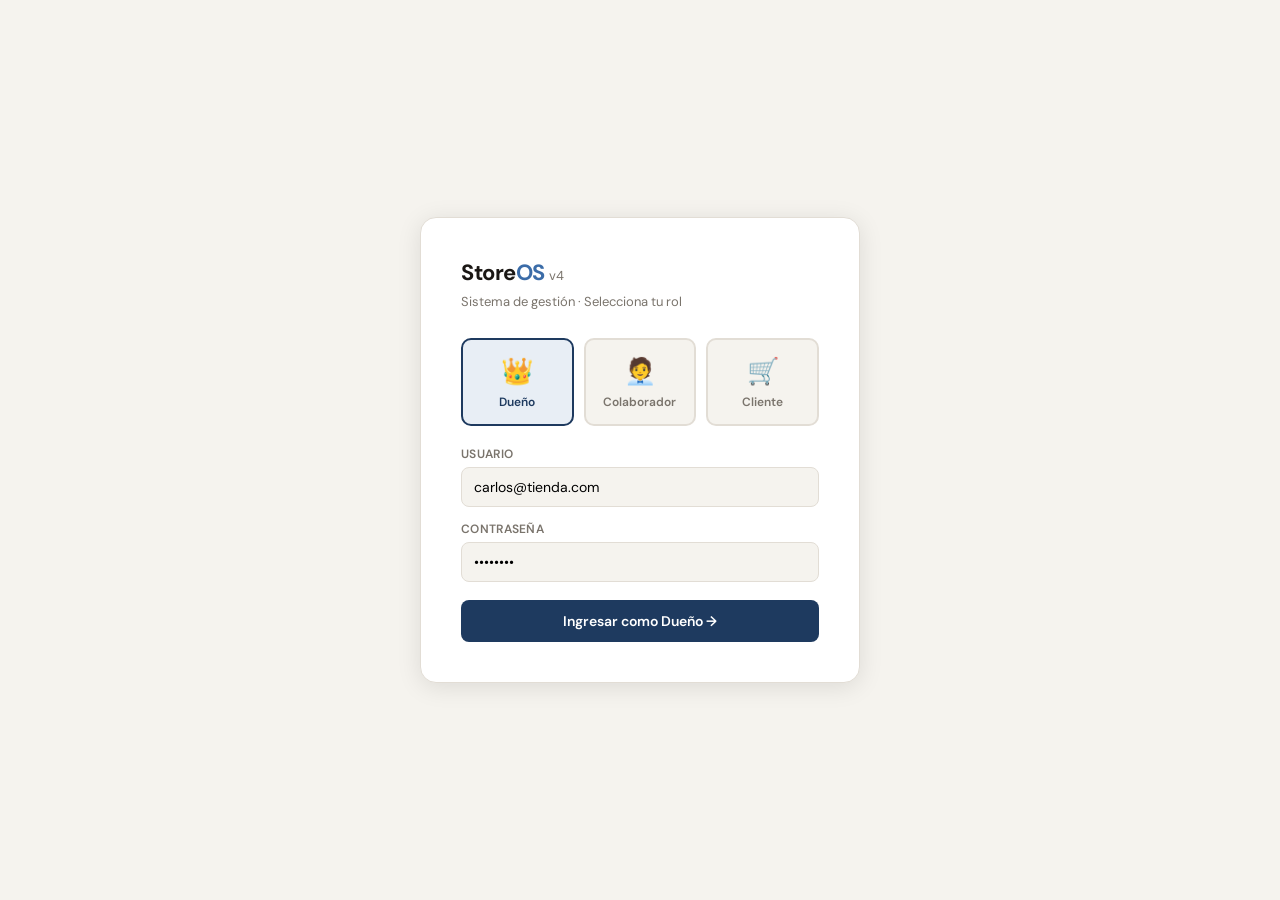
==== commit 701b0298: "agregué el segundo prototipo con el feedback dado" ====
--- a/Prototipo2/index.html
+++ b/Prototipo2/index.html
@@ -3,18 +3,16 @@
 <head>
   <meta charset="UTF-8">
   <meta name="viewport" content="width=device-width, initial-scale=1.0">
-  <title>StoreOS — Prototipo 3</title>
+  <title>StoreOS — Prototipo 4</title>
   <link href="https://fonts.googleapis.com/css2?family=DM+Sans:wght@300;400;500;600;700&family=DM+Mono:wght@400;500&display=swap" rel="stylesheet">
   <link rel="stylesheet" href="styles.css">
 </head>
 <body>
 
-<!-- ════════════════════════════════════════════
-     LOGIN
-════════════════════════════════════════════ -->
+<!-- LOGIN -->
 <div id="screen-login">
   <div class="login-card">
-    <div class="login-logo">Store<span>OS</span> <span style="font-size:13px;font-weight:400;color:var(--muted)">v3</span></div>
+    <div class="login-logo">Store<span>OS</span> <span style="font-size:13px;font-weight:400;color:var(--muted)">v4</span></div>
     <div class="login-sub">Sistema de gestión · Selecciona tu rol</div>
     <div class="role-grid">
       <button class="role-btn active-owner" onclick="selectRole('owner',this)"><span class="icon">👑</span><span class="label">Dueño</span></button>
@@ -33,9 +31,7 @@
 </div>
 
 
-<!-- ════════════════════════════════════════════
-     APP — DUEÑO
-════════════════════════════════════════════ -->
+<!-- ════════════════ APP DUEÑO ════════════════ -->
 <div class="app" id="app-owner">
   <div class="topbar">
     <div class="topbar-logo">Store<span>OS</span></div>
@@ -43,6 +39,7 @@
       <button class="nav-item active" onclick="showPanel('owner','dashboard',this)">📊 Dashboard</button>
       <button class="nav-item"        onclick="showPanel('owner','inventory',this)">📦 Inventario</button>
       <button class="nav-item"        onclick="showPanel('owner','register',this)">➕ Registrar</button>
+      <button class="nav-item"        onclick="showPanel('owner','invoice',this)">🧾 Facturar</button>
       <button class="nav-item"        onclick="showPanel('owner','kardex',this)">📒 Kardex</button>
       <button class="nav-item"        onclick="showPanel('owner','sales',this)">💰 Ventas</button>
       <button class="nav-item"        onclick="showPanel('owner','prices',this)">🏷️ Precios</button>
@@ -55,23 +52,22 @@
       <button class="logout-btn" onclick="logout()">← Salir</button>
     </div>
   </div>
-
   <div class="main">
 
     <!-- DASHBOARD -->
     <div class="panel active" id="owner-dashboard">
       <div class="page-title">Buenos días, Carlos 👋</div>
-      <div class="page-sub">Resumen del día — 12 de marzo, 2026</div>
+      <div class="page-sub">Resumen del día — 14 de marzo, 2026</div>
       <div class="stat-grid">
         <div class="stat-card"><div class="s-icon">💵</div><div class="s-val">Q 4,820</div><div class="s-label">Ventas hoy</div><div class="s-delta delta-up">▲ 12% vs ayer</div><div class="sparkline"><div class="spark-bar" style="height:40%"></div><div class="spark-bar" style="height:60%"></div><div class="spark-bar" style="height:50%"></div><div class="spark-bar" style="height:75%"></div><div class="spark-bar" style="height:65%"></div><div class="spark-bar" style="height:90%"></div><div class="spark-bar" style="height:80%"></div></div></div>
         <div class="stat-card"><div class="s-icon">📦</div><div class="s-val">247</div><div class="s-label">Productos en stock</div><div class="s-delta delta-down">▼ 8 con alerta</div><div class="sparkline"><div class="spark-bar" style="height:70%"></div><div class="spark-bar" style="height:65%"></div><div class="spark-bar" style="height:60%"></div><div class="spark-bar" style="height:58%"></div><div class="spark-bar" style="height:55%"></div><div class="spark-bar" style="height:52%"></div><div class="spark-bar" style="height:50%"></div></div></div>
-        <div class="stat-card"><div class="s-icon">🧾</div><div class="s-val">38</div><div class="s-label">Pedidos del día</div><div class="s-delta delta-up">▲ 5 mayoristas</div><div class="sparkline"><div class="spark-bar" style="height:30%"></div><div class="spark-bar" style="height:45%"></div><div class="spark-bar" style="height:55%"></div><div class="spark-bar" style="height:60%"></div><div class="spark-bar" style="height:70%"></div><div class="spark-bar" style="height:75%"></div><div class="spark-bar" style="height:85%"></div></div></div>
+        <div class="stat-card"><div class="s-icon">🧾</div><div class="s-val">38</div><div class="s-label">Facturas emitidas</div><div class="s-delta delta-up">▲ 5 mayoristas</div><div class="sparkline"><div class="spark-bar" style="height:30%"></div><div class="spark-bar" style="height:45%"></div><div class="spark-bar" style="height:55%"></div><div class="spark-bar" style="height:60%"></div><div class="spark-bar" style="height:70%"></div><div class="spark-bar" style="height:75%"></div><div class="spark-bar" style="height:85%"></div></div></div>
         <div class="stat-card"><div class="s-icon">⚠️</div><div class="s-val">6</div><div class="s-label">Alertas stock bajo</div><div class="s-delta delta-down">Requieren atención</div><div class="sparkline"><div class="spark-bar" style="height:20%"></div><div class="spark-bar" style="height:30%"></div><div class="spark-bar" style="height:40%"></div><div class="spark-bar" style="height:55%"></div><div class="spark-bar" style="height:65%"></div><div class="spark-bar" style="height:80%"></div><div class="spark-bar" style="height:70%"></div></div></div>
       </div>
       <div class="main-with-aside">
         <div>
           <div class="card" style="margin-bottom:16px">
-            <div class="card-title">📈 Tendencia de ventas (últimos 7 días)</div>
+            <div class="card-title">📈 Tendencia de ventas (7 días)</div>
             <div class="chart-bars">
               <div class="bar-wrap"><div class="bar" style="height:55%;background:var(--owner-light)"></div><div class="bar-label">L</div></div>
               <div class="bar-wrap"><div class="bar" style="height:70%;background:var(--owner-light)"></div><div class="bar-label">M</div></div>
@@ -83,32 +79,29 @@
             </div>
           </div>
           <div class="card">
-            <div class="card-title">🏆 Productos más vendidos</div>
+            <div class="card-title">🏆 Más vendidos hoy</div>
             <div class="progress-row"><div class="progress-label">Azúcar 50lb</div><div class="progress-track"><div class="progress-fill" style="width:88%"></div></div><div class="progress-val">Q 1,240</div></div>
             <div class="progress-row"><div class="progress-label">Aceite Ideal 1L</div><div class="progress-track"><div class="progress-fill" style="width:72%"></div></div><div class="progress-val">Q 980</div></div>
             <div class="progress-row"><div class="progress-label">Vela San Judas 20cm</div><div class="progress-track"><div class="progress-fill" style="width:58%"></div></div><div class="progress-val">Q 760</div></div>
-            <div class="progress-row"><div class="progress-label">Arroz Brillante</div><div class="progress-track"><div class="progress-fill" style="width:45%"></div></div><div class="progress-val">Q 590</div></div>
           </div>
         </div>
         <div class="aside-alerts">
-          <div class="card-title" style="margin-bottom:0">🔔 Alertas recientes</div>
-          <div class="alert-item crit"><div class="a-icon">🔴</div><div><div class="a-title">Azúcar 50lb — AGOTADO</div><div class="a-text">0 uds. Reordenar con Guatelinda.</div></div></div>
-          <div class="alert-item warn"><div class="a-icon">🟡</div><div><div class="a-title">Aceite Ideal — bajo</div><div class="a-text">5 botellas restantes. Mínimo: 20.</div></div></div>
-          <div class="alert-item warn"><div class="a-icon">🟡</div><div><div class="a-title">Venta sin factura</div><div class="a-text">Venta #1038 — Café Montaña ×3.</div></div></div>
+          <div class="card-title" style="margin-bottom:0">🔔 Alertas</div>
+          <div class="alert-item crit"><div class="a-icon">🔴</div><div><div class="a-title">Azúcar — AGOTADO</div><div class="a-text">0 sacos. Reordenar.</div></div></div>
+          <div class="alert-item warn"><div class="a-icon">🟡</div><div><div class="a-title">Aceite Ideal — bajo</div><div class="a-text">5 botellas restantes.</div></div></div>
           <div class="alert-item ok"><div class="a-icon">✅</div><div><div class="a-title">Pago confirmado</div><div class="a-text">Dist. García — Q 2,400.</div></div></div>
         </div>
       </div>
     </div>
 
-    <!-- INVENTARIO DUEÑO -->
+    <!-- INVENTARIO -->
     <div class="panel" id="owner-inventory">
       <div class="page-title">📦 Inventario</div>
-      <div class="page-sub">Existencias por presentación de compra y unidades de venta</div>
-      <div class="alert-banner alert-info">ℹ️ El inventario registra las <strong>presentaciones de compra</strong> (cajas, sacos) y calcula las <strong>unidades vendibles</strong> automáticamente. Haz clic en 📦 Ver para ver el desglose de cualquier producto.</div>
+      <div class="page-sub">Existencias por presentación. Haz clic en 🔍 Ver para consultar el detalle completo del producto.</div>
 
       <div class="filter-bar">
-        <div class="search-compound" style="flex:2"><span class="s-icon">🔍</span><input placeholder="Nombre, código, sub-nombre…"></div>
-        <div class="inp-group">
+        <div class="search-compound" style="flex:2"><span class="s-icon">🔍</span><input placeholder="Nombre, código, OEM, marca, sub-nombre…"></div>
+        <div class="erp-field">
           <label>Categoría</label>
           <select style="width:130px" onchange="onCategoryFilterChange(this,'inv-dyn-filters')">
             <option>Todas</option><option>Granos</option><option>Aceites</option>
@@ -116,36 +109,25 @@
             <option>Condimentos</option><option>Harinas</option>
           </select>
         </div>
-        <div class="inp-group"><label>Bodega</label><select style="width:120px"><option>Todas</option><option>Principal</option><option>Norte</option><option>Sur</option></select></div>
-        <div class="inp-group"><label>Estado</label><select style="width:110px"><option>Todos</option><option>🟢 OK</option><option>🟡 Bajo</option><option>🔴 Agotado</option></select></div>
+        <div class="erp-field"><label>Bodega</label><select style="width:120px"><option>Todas</option><option>Principal</option><option>Norte</option><option>Sur</option></select></div>
+        <div class="erp-field"><label>Estado</label><select style="width:110px"><option>Todos</option><option>🟢 OK</option><option>🟡 Bajo</option><option>🔴 Agotado</option></select></div>
         <button class="btn btn-owner btn-sm" onclick="showPanel('owner','register',document.querySelectorAll('#app-owner .nav-item')[2])">+ Registrar</button>
       </div>
-
-      <!-- Filtros dinámicos por categoría -->
-      <div id="inv-dyn-filters" class="dyn-filters-row">
-        <div style="font-size:12px;color:var(--muted);padding:6px 0">Selecciona una categoría para ver filtros adicionales.</div>
-      </div>
+      <div id="inv-dyn-filters" class="dyn-filters-row"><div style="font-size:12px;color:var(--muted);padding:6px 0">Selecciona una categoría para ver filtros adicionales.</div></div>
 
       <div class="card" style="padding:0">
         <table class="tbl">
-          <thead><tr>
-            <th>Código</th><th>Producto</th><th>Categoría</th>
-            <th>Presentación compra</th><th>Presentaciones</th><th>Unidades</th>
-            <th>Mín.</th><th>Bodega</th><th>Precio ud.</th><th>Estado</th><th></th>
-          </tr></thead>
-          <tbody id="inv-table-body">
-            <!-- renderizado por JS -->
-          </tbody>
+          <thead><tr><th>Código / OEM</th><th>Producto</th><th>Categoría</th><th>Marca</th><th>Presentaciones</th><th>Unidades totales</th><th>Bodega</th><th>Precio público</th><th>Estado</th><th></th></tr></thead>
+          <tbody id="inv-table-body"><tr><td colspan="10" style="text-align:center;padding:20px;color:var(--muted)">Cargando…</td></tr></tbody>
         </table>
       </div>
     </div>
 
-    <!-- REGISTRAR PRODUCTO — WIZARD (DUEÑO) -->
+    <!-- REGISTRAR PRODUCTO — WIZARD -->
     <div class="panel" id="owner-register">
       <div class="page-title">➕ Registrar producto</div>
-      <div class="page-sub">Completa los 4 pasos para ingresar un producto al inventario</div>
-
-      <!-- Indicador de pasos -->
+      <div class="page-sub">Completa los 4 pasos. Los campos con * son obligatorios.</div>
+
       <div class="step-indicator" style="margin-bottom:24px">
         <div class="step active" id="wiz-step-1">1 · Datos del producto</div>
         <div class="step"        id="wiz-step-2">2 · Presentación y cantidades</div>
@@ -153,68 +135,91 @@
         <div class="step"        id="wiz-step-4">4 · Confirmar</div>
       </div>
 
-      <!-- PASO 1: Datos del producto -->
+      <!-- PASO 1 -->
       <div id="wiz-panel-1">
         <div style="display:grid;grid-template-columns:1fr 1fr;gap:16px">
+
           <div class="card">
-            <div class="card-title">📋 Identificación</div>
-            <div style="display:flex;flex-direction:column;gap:12px">
-              <div class="inp-group"><label>Nombre del producto *</label><input id="wiz-name" placeholder="Ej: Aceite Ideal, Vela, Arroz…"></div>
-              <div class="inp-group"><label>Código (opcional, se genera automático)</label><input id="wiz-code" placeholder="Ej: ACE-002"></div>
-              <div class="inp-group">
-                <label>Categoría *</label>
+            <div class="card-title">🏷️ Identificación del producto</div>
+            <div style="display:flex;flex-direction:column;gap:10px">
+              <div class="fld"><label>Descripción / Nombre *</label><input id="wiz-name" placeholder="Ej: Aceite Ideal, Vela San Judas…"></div>
+              <div style="display:grid;grid-template-columns:1fr 1fr;gap:10px">
+                <div class="fld"><label>Código interno</label><input id="wiz-code" placeholder="Ej: ACE-002"></div>
+                <div class="fld"><label>Código OEM / proveedor</label><input id="wiz-codeOEM" placeholder="Ej: PROD01002"></div>
+              </div>
+              <div class="fld"><label>Categoría *</label>
                 <select id="wiz-category" onchange="onWizardCategoryChange(this.value)">
                   <option value="">— Selecciona —</option>
                   <option>Granos</option><option>Aceites</option><option>Velas</option>
                   <option>Higiene</option><option>Bebidas</option><option>Condimentos</option><option>Harinas</option>
                 </select>
               </div>
+              <div class="fld"><label>Marca</label><input id="wiz-brand" placeholder="Ej: Ideal, Sinovela, Guatelinda…"></div>
+              <div class="fld"><label>Tamaño / Peso</label><input id="wiz-size" placeholder="Ej: 1L, 20cm, 50lb…"></div>
             </div>
           </div>
 
           <div class="card">
-            <div class="card-title">🏷️ Sub-nombres y atributos</div>
-            <div style="font-size:12px;color:var(--muted);margin-bottom:12px">
-              Los sub-nombres permiten búsquedas compuestas. Ej: buscar "san judas" encuentra todas las velas de ese tipo.
-            </div>
-            <div style="display:flex;flex-direction:column;gap:12px">
-              <div class="inp-group"><label>Sub-nombre A (tipo, variante…)</label><input id="wiz-subnameA" placeholder="Ej: San Judas, Vegetal, Negro…"></div>
-              <div class="inp-group"><label>Sub-nombre B (marca, origen…)</label><input id="wiz-subnameB" placeholder="Ej: Ideal, Guatelinda, Brillante…"></div>
-              <div class="inp-group"><label>Tamaño / Peso</label><input id="wiz-size" placeholder="Ej: 1L, 20cm, 50lb, 500g…"></div>
-            </div>
-          </div>
-        </div>
-
-        <!-- Filtros dinámicos según categoría -->
-        <div class="card" style="margin-top:16px">
+            <div class="card-title">📊 Clasificaciones</div>
+            <div style="font-size:12px;color:var(--muted);margin-bottom:10px">Permiten agrupar y filtrar productos en reportes. Ej: Aceites → Vegetal → Aureola.</div>
+            <div style="display:flex;flex-direction:column;gap:10px">
+              <div class="fld"><label>Clasificación 1</label><input id="wiz-clasif1" placeholder="Ej: Aceites vegetales, Velas, Endulzantes…"></div>
+              <div class="fld"><label>Clasificación 2</label><input id="wiz-clasif2" placeholder="Ej: San Judas, Aromáticas, Refinerías…"></div>
+              <div class="fld"><label>Clasificación 3</label><input id="wiz-clasif3" placeholder="Ej: 20cm, Premium, Importado…"></div>
+              <div style="display:grid;grid-template-columns:1fr 1fr;gap:10px">
+                <div class="fld"><label>Sub-nombre A (búsqueda)</label><input id="wiz-subnameA" placeholder="Ej: San Judas, Vegetal…"></div>
+                <div class="fld"><label>Sub-nombre B (marca/origen)</label><input id="wiz-subnameB" placeholder="Ej: Ideal, Guatelinda…"></div>
+              </div>
+            </div>
+          </div>
+        </div>
+
+        <!-- Atributos dinámicos por categoría -->
+        <div class="card" style="margin-top:14px">
           <div class="card-title">🔖 Atributos específicos de la categoría</div>
-          <div style="font-size:12px;color:var(--muted);margin-bottom:12px">Selecciona una categoría arriba para ver los atributos disponibles.</div>
+          <div style="font-size:12px;color:var(--muted);margin-bottom:10px">Selecciona una categoría arriba. Estos atributos se usarán para búsquedas compuestas (ej: "vela roja 20cm").</div>
           <div id="wiz-dynamic-filters" style="display:flex;gap:12px;flex-wrap:wrap">
             <div style="font-size:12px;color:var(--muted)">— Sin categoría seleccionada —</div>
           </div>
-          <!-- Inputs ocultos para color/design que pueden no estar en los filtros dinámicos -->
-          <input type="hidden" id="wiz-color" value="">
-          <input type="hidden" id="wiz-design" value="">
-          <input type="hidden" id="wiz-aroma" value="">
-        </div>
-      </div>
-
-      <!-- PASO 2: Presentación y cantidades -->
+          <input type="hidden" id="wiz-color-val" value="">
+          <input type="hidden" id="wiz-design-val" value="">
+        </div>
+
+        <!-- Config. -->
+        <div class="card" style="margin-top:14px">
+          <div class="card-title">⚙️ Configuración fiscal y ventas</div>
+          <div style="display:flex;gap:20px;flex-wrap:wrap;align-items:flex-end">
+            <div class="erp-field w-md"><label>% IVA</label>
+              <select id="wiz-iva" style="width:90px">
+                <option value="12">12%</option><option value="0">Exento</option>
+              </select>
+            </div>
+            <div class="erp-field w-md"><label>% Máx. descuento</label><input type="number" id="wiz-maxdiscount" value="0" style="width:80px"></div>
+            <label class="erp-check"><input type="checkbox" id="wiz-useExpiry"> Usa fecha de vencimiento</label>
+            <label class="erp-check"><input type="checkbox" id="wiz-highlighted"> Destacado en catálogo</label>
+          </div>
+        </div>
+      </div>
+
+      <!-- PASO 2 -->
       <div id="wiz-panel-2" style="display:none">
-        <div class="alert-banner alert-info">ℹ️ Registra <strong>cómo compraste</strong> (cajas, sacos). El sistema calculará automáticamente cuántas unidades quedan disponibles para vender.</div>
+        <div class="alert-banner alert-info">ℹ️ Registra <strong>cómo recibiste el producto</strong>. El sistema calculará cuántas unidades quedan disponibles para vender en diferentes presentaciones.</div>
         <div style="display:grid;grid-template-columns:1fr 1fr;gap:16px">
+
           <div class="card">
-            <div class="card-title">📦 Cómo llegó el producto</div>
-            <div style="display:flex;flex-direction:column;gap:12px">
-              <div class="inp-group">
-                <label>Tipo de presentación de compra</label>
+            <div class="card-title">📦 Presentación de compra</div>
+            <div style="display:flex;flex-direction:column;gap:10px">
+              <div class="fld"><label>Unidad de medida de compra</label>
                 <select id="wiz-buyPres" onchange="updateCalcUnits()">
                   <option>Caja</option><option>Saco</option><option>Galón</option>
                   <option>Paquete</option><option>Botella</option><option>Bolsa</option><option>Unidad</option>
                 </select>
               </div>
-              <div class="inp-group"><label>Unidades por presentación</label><input type="number" id="wiz-unitsPerPres" value="12" min="1" oninput="updateCalcUnits()" placeholder="Ej: 12 botellas por caja"></div>
-              <div class="inp-group"><label>Cantidad de presentaciones recibidas</label><input type="number" id="wiz-numPres" value="5" min="1" oninput="updateCalcUnits()" placeholder="Ej: 5 cajas"></div>
+              <div style="display:grid;grid-template-columns:1fr 1fr;gap:10px">
+                <div class="fld"><label>Unidades por presentación</label><input type="number" id="wiz-unitsPerPres" value="12" min="1" oninput="updateCalcUnits()"></div>
+                <div class="fld"><label>Equivalencia inventario</label><input type="number" id="wiz-eqInv" value="1.000000" step="0.000001"></div>
+              </div>
+              <div class="fld"><label>Cantidad de presentaciones recibidas</label><input type="number" id="wiz-numPres" value="5" min="1" oninput="updateCalcUnits()"></div>
             </div>
           </div>
 
@@ -224,61 +229,187 @@
               <div class="pres-calc-total" id="wiz-calc-total">60 unidades</div>
               <div class="pres-calc-detail" id="wiz-calc-detail">5 Caja(s) × 12 uds. = 60 en inventario</div>
             </div>
-            <div class="card-title" style="margin-top:16px">🛒 Se podrá vender como:</div>
+            <div class="card-title" style="margin-top:14px">🛒 Unidades de venta disponibles:</div>
             <div class="unit-pills" id="wiz-sell-units">
               <span class="unit-pill active">Caja completa</span>
               <span class="unit-pill">Unidad suelta</span>
             </div>
-            <div style="font-size:11px;color:var(--muted);margin-top:8px">Al vender una caja completa se descontarán 12 unidades del total.</div>
           </div>
 
           <div class="card">
-            <div class="card-title">🏭 Destino y fecha</div>
-            <div style="display:flex;flex-direction:column;gap:12px">
-              <div class="inp-group"><label>Bodega destino</label><select id="wiz-warehouse"><option>Principal</option><option>Norte</option><option>Sur</option></select></div>
-              <div class="inp-group"><label>Fecha de ingreso</label><input type="date" id="wiz-entryDate" value="2026-03-12"></div>
-              <div class="inp-group"><label>Hora del documento</label><input type="time" id="wiz-entryTime" value="09:00"></div>
-            </div>
-          </div>
-        </div>
-      </div>
-
-      <!-- PASO 3: Factura y precios -->
+            <div class="card-title">🏭 Destino y fechas</div>
+            <div style="display:grid;grid-template-columns:1fr 1fr;gap:10px">
+              <div class="fld"><label>Bodega destino</label><select id="wiz-warehouse"><option>Principal</option><option>Norte</option><option>Sur</option></select></div>
+              <div class="fld"><label>Fecha de ingreso</label><input type="date" id="wiz-entryDate" value="2026-03-14"></div>
+              <div class="fld"><label>Hora del documento</label><input type="time" id="wiz-entryTime" value="09:00"></div>
+            </div>
+          </div>
+        </div>
+      </div>
+
+      <!-- PASO 3 -->
       <div id="wiz-panel-3" style="display:none">
         <div style="display:grid;grid-template-columns:1fr 1fr;gap:16px">
+
           <div class="card">
             <div class="card-title">🧾 Datos de la factura del proveedor</div>
-            <div style="display:flex;flex-direction:column;gap:12px">
-              <div class="inp-group"><label>Número de factura</label><input id="wiz-invoiceNum" placeholder="Ej: F-2035"></div>
-              <div class="inp-group"><label>Fecha de la factura</label><input type="date" id="wiz-invoiceDate" value="2026-03-11"></div>
-              <div class="inp-group"><label>Proveedor</label><select id="wiz-supplier"><option>Guatelinda S.A.</option><option>Dist. García</option><option>Brillante S.A.</option><option>Otro</option></select></div>
-              <div class="inp-group"><label>Total pagado (Q)</label><input type="number" id="wiz-totalPaid" placeholder="0.00"></div>
-            </div>
-          </div>
+            <div style="display:flex;flex-direction:column;gap:10px">
+              <div style="display:grid;grid-template-columns:1fr 1fr;gap:10px">
+                <div class="fld"><label>N° de factura</label><input id="wiz-invoiceNum" placeholder="Ej: F-2035"></div>
+                <div class="fld"><label>Fecha de factura</label><input type="date" id="wiz-invoiceDate" value="2026-03-13"></div>
+              </div>
+              <div class="fld"><label>Proveedor</label>
+                <select id="wiz-supplier">
+                  <option>Guatelinda S.A.</option><option>Dist. García</option>
+                  <option>Brillante S.A.</option><option>Sinovela</option><option>Otro</option>
+                </select>
+              </div>
+              <div class="fld"><label>Total pagado (Q)</label><input type="number" id="wiz-totalPaid" placeholder="0.00" step="0.01"></div>
+              <div style="display:grid;grid-template-columns:1fr 1fr;gap:10px">
+                <div class="fld"><label>Costo unitario (Q)</label><input type="number" id="wiz-costQ" placeholder="0.00" step="0.01" oninput="updateCalcUnits()"></div>
+                <div class="fld"><label>% Utilidad deseada</label><input type="number" id="wiz-pctUtility" placeholder="0.00" step="0.1" oninput="calcPriceFromUtility()"></div>
+              </div>
+              <div style="font-size:12px;color:var(--muted)">💡 Ingresa el costo y % utilidad para calcular el precio público sugerido automáticamente.</div>
+            </div>
+          </div>
+
           <div class="card">
             <div class="card-title">💰 Precios de venta</div>
-            <div style="font-size:12px;color:var(--muted);margin-bottom:12px">Define los tres niveles de precio para este producto.</div>
-            <div style="display:flex;flex-direction:column;gap:12px">
-              <div class="inp-group"><label>💵 Precio público (detalle)</label><input type="number" id="wiz-pricePublic" placeholder="Q 0.00" step="0.01"></div>
-              <div class="inp-group"><label>📦 Precio mayorista</label><input type="number" id="wiz-priceMajor" placeholder="Q 0.00" step="0.01"></div>
-              <div class="inp-group"><label>⭐ Precio especial</label><input type="number" id="wiz-priceSpecial" placeholder="Q 0.00" step="0.01"></div>
-            </div>
-          </div>
-        </div>
-      </div>
-
-      <!-- PASO 4: Confirmar -->
+            <div style="display:flex;flex-direction:column;gap:10px">
+              <div class="fld"><label>💵 Precio público (detalle)</label><input type="number" id="wiz-pricePublic" placeholder="0.00" step="0.01"></div>
+              <div class="fld"><label>📦 Precio mayorista</label><input type="number" id="wiz-priceMajor" placeholder="0.00" step="0.01"></div>
+              <div class="fld"><label>⭐ Precio especial</label><input type="number" id="wiz-priceSpecial" placeholder="0.00" step="0.01"></div>
+              <div class="fld"><label>🏷️ Precio de oferta</label><input type="number" id="wiz-priceOffer" placeholder="0.00" step="0.01"></div>
+              <div style="display:grid;grid-template-columns:1fr 1fr;gap:10px">
+                <div class="fld"><label>Fecha inicio oferta</label><input type="date" id="wiz-offerFrom"></div>
+                <div class="fld"><label>Fecha fin oferta</label><input type="date" id="wiz-offerTo"></div>
+              </div>
+            </div>
+          </div>
+        </div>
+      </div>
+
+      <!-- PASO 4 -->
       <div id="wiz-panel-4" style="display:none">
-        <div id="wiz-confirm-summary">
-          <!-- Renderizado por JS al llegar al paso 4 -->
-        </div>
-      </div>
-
-      <!-- Botones de navegación del wizard -->
+        <div id="wiz-confirm-summary"><!-- Generado por JS --></div>
+      </div>
+
       <div style="display:flex;justify-content:flex-end;gap:10px;margin-top:20px">
-        <button id="wiz-btn-back"    class="btn btn-outline"  style="display:none"        onclick="wizardBack()">← Anterior</button>
-        <button id="wiz-btn-next"    class="btn btn-owner"                                onclick="wizardNext()">Siguiente →</button>
-        <button id="wiz-btn-confirm" class="btn btn-primary"  style="display:none;background:var(--ok)" onclick="wizardConfirm()">✅ Registrar en inventario</button>
+        <button id="wiz-btn-back"    class="btn btn-outline"                                    style="display:none" onclick="wizardBack()">← Anterior</button>
+        <button id="wiz-btn-next"    class="btn btn-owner"                                                           onclick="wizardNext()">Siguiente →</button>
+        <button id="wiz-btn-confirm" class="btn btn-primary" style="background:var(--ok);display:none"              onclick="wizardConfirm()">✅ Registrar en inventario</button>
+      </div>
+    </div>
+
+    <!-- FACTURACIÓN -->
+    <div class="panel" id="owner-invoice">
+      <div class="page-title">🧾 Facturación</div>
+      <div class="page-sub">Factura electrónica de contado · Depósito San Miguel</div>
+
+      <!-- Header de factura -->
+      <div class="invoice-header">
+        <div style="display:flex;justify-content:space-between;align-items:flex-start;margin-bottom:12px">
+          <div>
+            <div style="font-size:12px;font-weight:700;color:var(--muted);text-transform:uppercase;letter-spacing:0.3px">Empresa</div>
+            <div style="font-size:15px;font-weight:700">Depósito San Miguel</div>
+          </div>
+          <div style="text-align:right">
+            <div style="font-size:12px;font-weight:700;color:var(--muted);text-transform:uppercase;letter-spacing:0.3px">No. de Factura</div>
+            <div class="invoice-num-big" id="inv-num">7811</div>
+          </div>
+        </div>
+        <div class="invoice-header-grid">
+          <div class="erp-field"><label>Tipo de documento</label><select><option>Factura Electrónica Contado</option><option>Factura Crédito</option><option>Nota de crédito</option></select></div>
+          <div class="erp-field"><label>No. Caja</label><select style="width:80px"><option>C01</option><option>C02</option><option>C03</option></select></div>
+          <div class="erp-field"><label>Vendedor</label><select><option>0 — PVENTA</option><option>1 — María G.</option><option>2 — Pedro L.</option></select></div>
+          <div class="erp-field"><label>Cliente cód.</label><input placeholder="CF" style="width:80px" value="CF"></div>
+          <div class="erp-field w-lg"><label>Nombre</label><input value="CONSUMIDOR FINAL"></div>
+          <div class="erp-field w-md"><label>No. de NIT</label><input value="CF" style="width:100px"></div>
+          <div class="erp-field"><label>Fecha</label><input type="date" value="2026-03-14" style="width:145px"></div>
+          <div class="erp-field"><label>Hora</label><input type="time" value="10:18" style="width:110px"></div>
+          <div class="erp-field"><label>Forma de pago</label>
+            <select style="width:130px">
+              <option>● Contado</option><option>○ Recibo</option><option>○ Crédito</option>
+            </select>
+          </div>
+        </div>
+      </div>
+
+      <!-- Buscador de producto -->
+      <div style="display:flex;gap:10px;margin-bottom:12px;align-items:flex-end">
+        <div class="erp-field" style="flex:1">
+          <label>🔍 Agregar producto (nombre, código, sub-nombre…)</label>
+          <input id="inv-search-input" placeholder="Ej: san judas, ACE-002, vela roja, leche saco…"
+                 oninput="renderProdSearchTable(this.value)"
+                 onfocus="openModal('modal-prod-search');renderProdSearchTable(this.value)">
+        </div>
+        <button class="btn btn-owner" onclick="openModal('modal-prod-search');renderProdSearchTable('')">🔍 Buscar producto</button>
+      </div>
+
+      <!-- Ítems de la factura -->
+      <div class="invoice-body">
+        <div class="invoice-items-header">
+          <div>Descripción</div>
+          <div style="text-align:center">Cantidad</div>
+          <div style="text-align:right">Precio unit.</div>
+          <div style="text-align:right">Sub-total</div>
+          <div style="text-align:center">Quitar</div>
+        </div>
+        <div id="invoice-items-body">
+          <div class="invoice-item-row" style="color:var(--muted);font-size:13px;grid-template-columns:1fr">
+            Sin productos. Usa el buscador para agregar.
+          </div>
+        </div>
+      </div>
+
+      <!-- Totales -->
+      <div class="invoice-totals">
+        <div class="inv-total-row"><div class="inv-lbl">Sub-total</div><div class="inv-val" id="inv-subtotal">Q 0.00</div></div>
+        <div class="inv-total-row"><div class="inv-lbl">IVA (12%)</div><div class="inv-val" id="inv-iva">Q 0.00</div></div>
+        <div class="inv-total-row grand"><div class="inv-lbl" style="font-weight:700">TOTAL</div><div class="inv-val" id="inv-total">Q 0.00</div></div>
+      </div>
+
+      <!-- Formas de pago -->
+      <div class="card" style="margin-top:14px">
+        <div class="card-title">💳 Forma de pago</div>
+        <div class="payment-grid">
+          <div class="payment-method" onclick="selectPaymentMethod('efectivo',this)">
+            <div class="pm-icon">💵</div>
+            <div><div class="pm-label">Efectivo</div><div class="pm-sub">01EFECTIVO</div></div>
+          </div>
+          <div class="payment-method" onclick="selectPaymentMethod('cheque',this)">
+            <div class="pm-icon">📄</div>
+            <div><div class="pm-label">Cheque</div><div class="pm-sub">02CHEQUE</div></div>
+          </div>
+          <div class="payment-method" onclick="selectPaymentMethod('visa',this)">
+            <div class="pm-icon">💳</div>
+            <div><div class="pm-label">Tarjeta Visa</div><div class="pm-sub">03TARJETA</div></div>
+          </div>
+          <div class="payment-method" onclick="selectPaymentMethod('credomatic',this)">
+            <div class="pm-icon">💳</div>
+            <div><div class="pm-label">Tarjeta Credomatic</div><div class="pm-sub">04TARJETA</div></div>
+          </div>
+        </div>
+
+        <div style="display:flex;gap:12px;align-items:flex-end;margin-bottom:12px">
+          <div class="erp-field" style="flex:0 0 180px">
+            <label>Monto recibido (Q)</label>
+            <input type="number" id="pay-amount-input" placeholder="0.00" step="0.01" oninput="recalcPayment()"
+                   style="font-size:18px;font-weight:700;font-family:'DM Mono',monospace;text-align:right">
+          </div>
+          <div style="font-size:12px;color:var(--muted)">Ingresa el monto entregado por el cliente para calcular el vuelto.</div>
+        </div>
+
+        <div class="payment-summary">
+          <div class="pay-box total"><div class="pb-label">Total factura</div><div class="pb-val" id="pay-total-val">Q 0.00</div></div>
+          <div class="pay-box change"><div class="pb-label">Vuelto</div><div class="pb-val" id="pay-change-val">Q 0.00</div></div>
+          <div class="pay-box pending"><div class="pb-label">Pendiente</div><div class="pb-val" id="pay-pending-val">Q 0.00</div></div>
+        </div>
+
+        <div style="display:flex;justify-content:flex-end;gap:10px;margin-top:14px">
+          <button class="btn btn-outline" onclick="invoiceItems=[];renderInvoiceItems()">🗑 Limpiar</button>
+          <button class="btn btn-owner" id="confirm-invoice-btn" onclick="confirmInvoice()">✅ Confirmar y emitir factura</button>
+        </div>
       </div>
     </div>
 
@@ -287,25 +418,20 @@
       <div class="page-title">📒 Kardex</div>
       <div class="page-sub">Historial de entradas, salidas y saldo por producto</div>
       <div class="filter-bar">
-        <div class="search-compound" style="flex:2"><span class="s-icon">🔍</span><input placeholder="Producto, código…" value="Aceite Ideal 1L"></div>
-        <div class="inp-group"><label>Bodega</label><select style="width:120px"><option>Todas</option><option selected>Principal</option><option>Norte</option><option>Sur</option></select></div>
-        <div class="inp-group"><label>Tipo</label><select style="width:110px"><option>Todos</option><option>📥 Entradas</option><option>📤 Salidas</option></select></div>
-        <div class="inp-group"><label>Desde</label><input type="date" style="width:140px" value="2026-03-01"></div>
-        <div class="inp-group"><label>Hasta</label><input type="date" style="width:140px" value="2026-03-12"></div>
+        <div class="search-compound" style="flex:2"><span class="s-icon">🔍</span><input placeholder="Producto, código…"></div>
+        <div class="erp-field"><label>Bodega</label><select style="width:120px"><option>Todas</option><option>Principal</option><option>Norte</option><option>Sur</option></select></div>
+        <div class="erp-field"><label>Tipo</label><select style="width:110px"><option>Todos</option><option>📥 Entradas</option><option>📤 Salidas</option></select></div>
+        <div class="erp-field"><label>Desde</label><input type="date" style="width:140px" value="2026-03-01"></div>
+        <div class="erp-field"><label>Hasta</label><input type="date" style="width:140px" value="2026-03-14"></div>
         <button class="btn btn-owner btn-sm">🔍 Aplicar</button>
       </div>
       <div style="margin-bottom:14px">
-        <span style="font-size:12px;font-weight:600;color:var(--muted);margin-right:8px">Acceso rápido:</span>
+        <span style="font-size:12px;font-weight:600;color:var(--muted);margin-right:8px">Rápido:</span>
         <button class="quick-range-btn" onclick="setDateRange('hoy',this)">Hoy</button>
-        <button class="quick-range-btn active" onclick="setDateRange('semana',this)">Esta semana</button>
-        <button class="quick-range-btn" onclick="setDateRange('mes',this)">Este mes</button>
+        <button class="quick-range-btn active" onclick="setDateRange('semana',this)">Semana</button>
+        <button class="quick-range-btn" onclick="setDateRange('mes',this)">Mes</button>
         <button class="quick-range-btn" onclick="setDateRange('trimestre',this)">Trimestre</button>
         <button class="quick-range-btn" onclick="setDateRange('anio',this)">Año</button>
-      </div>
-      <div style="display:grid;grid-template-columns:repeat(3,1fr);gap:14px;margin-bottom:16px">
-        <div class="stat-card"><div class="s-icon">📥</div><div class="s-val">120</div><div class="s-label">Entradas (período)</div></div>
-        <div class="stat-card"><div class="s-icon">📤</div><div class="s-val">120</div><div class="s-label">Salidas (período)</div></div>
-        <div class="stat-card"><div class="s-icon">🏷️</div><div class="s-val">0</div><div class="s-label">Saldo actual</div><div class="s-delta delta-down">⚠️ Agotado</div></div>
       </div>
       <div style="display:flex;justify-content:flex-end;gap:8px;margin-bottom:12px">
         <button class="btn btn-outline btn-sm" onclick="exportKardex('pdf')">⬇ PDF</button>
@@ -313,89 +439,47 @@
       </div>
       <div class="card" style="padding:0">
         <table class="tbl">
-          <thead><tr><th>Fecha / Hora</th><th>Tipo</th><th>Descripción</th><th>Bodega</th><th>Entrada</th><th>Salida</th><th>Saldo</th><th>N° Factura</th><th>Registrado por</th></tr></thead>
+          <thead><tr><th>Fecha / Hora</th><th>Tipo</th><th>Descripción</th><th>Bodega</th><th>Entrada</th><th>Salida</th><th>Saldo</th><th>N° Factura</th><th>Colaborador</th></tr></thead>
           <tbody>
             <tr><td class="mono" style="font-size:12px">01/03 08:00</td><td><span class="chip chip-ok">📥 Entrada</span></td><td>Pedido #P-085 · Guatelinda</td><td><span class="bodega-tag">Principal</span></td><td class="mono kardex-entry-in">+60</td><td style="color:var(--muted)">—</td><td class="mono" style="font-weight:700">60</td><td><span class="chip chip-ok">F-2024</span></td><td>Sistema</td></tr>
-            <tr><td class="mono" style="font-size:12px">03/03 10:30</td><td><span class="chip chip-danger">📤 Salida</span></td><td>Venta #1030 · Mayorista</td><td><span class="bodega-tag">Principal</span></td><td style="color:var(--muted)">—</td><td class="mono kardex-entry-out">-30</td><td class="mono" style="font-weight:700">30</td><td><span class="chip chip-ok">F-2025</span></td><td>María G.</td></tr>
-            <tr style="background:#FDECEB18"><td class="mono" style="font-size:12px">08/03 09:15</td><td><span class="chip chip-danger">📤 Salida</span></td><td>Venta #1038 · Sin factura</td><td><span class="bodega-tag">Principal</span></td><td style="color:var(--muted)">—</td><td class="mono kardex-entry-out">-50</td><td class="mono" style="font-weight:700">-20</td><td><span class="chip chip-danger">❌ Sin factura</span></td><td>Pedro L.</td></tr>
+            <tr><td class="mono" style="font-size:12px">03/03 10:30</td><td><span class="chip chip-danger">📤 Salida</span></td><td>Factura #7808 · Mayorista</td><td><span class="bodega-tag">Principal</span></td><td style="color:var(--muted)">—</td><td class="mono kardex-entry-out">-12</td><td class="mono" style="font-weight:700">48</td><td><span class="chip chip-ok">7808</span></td><td>María G.</td></tr>
+            <tr style="background:#FDECEB18"><td class="mono" style="font-size:12px">08/03 09:15</td><td><span class="chip chip-danger">📤 Salida</span></td><td>Venta sin factura</td><td><span class="bodega-tag">Principal</span></td><td style="color:var(--muted)">—</td><td class="mono kardex-entry-out">-10</td><td class="mono" style="font-weight:700">38</td><td><span class="chip chip-danger">❌ Sin factura</span></td><td>Pedro L.</td></tr>
           </tbody>
         </table>
       </div>
     </div>
 
-    <!-- VENTAS -->
+    <!-- VENTAS (simplificado) -->
     <div class="panel" id="owner-sales">
       <div class="page-title">💰 Reportes de ventas</div>
-      <div class="page-sub">Historial, tendencias y ventas sin factura</div>
+      <div class="page-sub">Historial de facturas emitidas</div>
       <div class="stat-grid" style="grid-template-columns:repeat(3,1fr)">
         <div class="stat-card"><div class="s-icon">📅</div><div class="s-val">Q 4,820</div><div class="s-label">Ventas hoy</div></div>
-        <div class="stat-card"><div class="s-icon">📆</div><div class="s-val">Q 29,450</div><div class="s-label">Ventas semana</div></div>
-        <div class="stat-card"><div class="s-icon">🗓️</div><div class="s-val">Q 118,300</div><div class="s-label">Ventas mes</div></div>
-      </div>
-      <div id="sales-tabs">
-        <div class="sub-tabs">
-          <button class="sub-tab active" onclick="showSubTab('sales-tabs','sales-historial',this)">📋 Historial</button>
-          <button class="sub-tab"        onclick="showSubTab('sales-tabs','sales-tendencias',this)">📈 Tendencias</button>
-          <button class="sub-tab"        onclick="showSubTab('sales-tabs','sales-sin-factura',this)">⚠️ Sin factura</button>
-        </div>
-        <div class="sub-panel active" id="sales-historial">
-          <div class="filter-bar">
-            <div class="search-compound" style="flex:2"><span class="s-icon">🔍</span><input placeholder="Producto, código, colaborador…"></div>
-            <div class="inp-group"><label>Desde</label><input type="date" style="width:140px"></div>
-            <div class="inp-group"><label>Hasta</label><input type="date" style="width:140px"></div>
-            <div class="inp-group"><label>Categoría</label><select style="width:120px"><option>Todas</option><option>Granos</option><option>Aceites</option><option>Velas</option></select></div>
-            <button class="btn btn-owner btn-sm">Filtrar</button>
-            <button class="btn btn-outline btn-sm">⬇ Export</button>
-          </div>
-          <div style="margin-bottom:14px">
-            <span style="font-size:12px;font-weight:600;color:var(--muted);margin-right:8px">Rango rápido:</span>
-            <button class="quick-range-btn" onclick="setDateRange('hoy',this)">Hoy</button>
-            <button class="quick-range-btn active" onclick="setDateRange('semana',this)">Semana</button>
-            <button class="quick-range-btn" onclick="setDateRange('mes',this)">Mes</button>
-            <button class="quick-range-btn" onclick="setDateRange('trimestre',this)">Trimestre</button>
-            <button class="quick-range-btn" onclick="setDateRange('anio',this)">Año</button>
-          </div>
-          <div class="card" style="padding:0">
-            <table class="tbl">
-              <thead><tr><th>Código</th><th>Fecha / Hora</th><th>Producto</th><th>Presentación vendida</th><th>Uds.</th><th>Total</th><th>Colaborador</th><th>N° Factura</th><th>Estado</th></tr></thead>
-              <tbody>
-                <tr><td><span class="prod-code">#1042</span></td><td class="mono" style="font-size:12px">12/03 09:14</td><td>Azúcar 50lb</td><td><span class="pres-tag">Saco ×2</span></td><td>2</td><td class="mono">Q 240.00</td><td>María G.</td><td class="mono" style="font-size:12px">F-2031</td><td><span class="chip chip-ok">✅ Pagado</span></td></tr>
-                <tr><td><span class="prod-code">#1041</span></td><td class="mono" style="font-size:12px">12/03 08:55</td><td>Aceite Ideal 1L</td><td><span class="pres-tag">Botella ×10</span></td><td>10</td><td class="mono">Q 385.00</td><td>Pedro L.</td><td class="mono" style="font-size:12px">F-2030</td><td><span class="chip chip-ok">✅ Pagado</span></td></tr>
-                <tr style="background:#FDECEB18"><td><span class="prod-code">#1038</span></td><td class="mono" style="font-size:12px">11/03 15:45</td><td>Café Montaña 250g</td><td><span class="pres-tag">Unid. ×3</span></td><td>3</td><td class="mono">Q 84.00</td><td>Ana R.</td><td style="color:var(--danger)">—</td><td><span class="chip chip-danger">❌ Sin factura</span></td></tr>
-              </tbody>
-            </table>
-          </div>
-        </div>
-        <div class="sub-panel" id="sales-tendencias">
-          <div class="card">
-            <div class="card-title">📅 Ventas mensuales — 2026</div>
-            <div class="chart-bars" style="height:140px">
-              <div class="bar-wrap"><div class="bar" style="height:55%;background:var(--owner-light)"></div><div class="bar-label">Ene</div></div>
-              <div class="bar-wrap"><div class="bar" style="height:68%;background:var(--owner-light)"></div><div class="bar-label">Feb</div></div>
-              <div class="bar-wrap"><div class="bar" style="height:45%;background:var(--owner-mid)"></div><div class="bar-label">Mar</div></div>
-              <div class="bar-wrap"><div class="bar" style="height:18%;background:#E2DDD5"></div><div class="bar-label">Abr</div></div>
-              <div class="bar-wrap"><div class="bar" style="height:18%;background:#E2DDD5"></div><div class="bar-label">May</div></div>
-              <div class="bar-wrap"><div class="bar" style="height:18%;background:#E2DDD5"></div><div class="bar-label">Jun</div></div>
-              <div class="bar-wrap"><div class="bar" style="height:18%;background:#E2DDD5"></div><div class="bar-label">Jul</div></div>
-              <div class="bar-wrap"><div class="bar" style="height:18%;background:#E2DDD5"></div><div class="bar-label">Ago</div></div>
-              <div class="bar-wrap"><div class="bar" style="height:18%;background:#E2DDD5"></div><div class="bar-label">Sep</div></div>
-              <div class="bar-wrap"><div class="bar" style="height:18%;background:#E2DDD5"></div><div class="bar-label">Oct</div></div>
-              <div class="bar-wrap"><div class="bar" style="height:18%;background:#E2DDD5"></div><div class="bar-label">Nov</div></div>
-              <div class="bar-wrap"><div class="bar" style="height:75%;background:#E2DDD5"></div><div class="bar-label">Dic</div></div>
-            </div>
-          </div>
-        </div>
-        <div class="sub-panel" id="sales-sin-factura">
-          <div class="alert-banner alert-danger">⚠️ Ventas sin factura emitida.</div>
-          <div class="card" style="padding:0">
-            <table class="tbl">
-              <thead><tr><th>#Venta</th><th>Fecha</th><th>Producto</th><th>Total</th><th>Colaborador</th><th></th></tr></thead>
-              <tbody>
-                <tr><td class="mono">#1038</td><td class="mono" style="font-size:12px">11/03 15:45</td><td>Café Montaña ×3</td><td class="mono">Q 84.00</td><td>Ana R.</td><td><button class="btn btn-owner btn-sm">🧾 Emitir</button></td></tr>
-              </tbody>
-            </table>
-          </div>
-        </div>
+        <div class="stat-card"><div class="s-icon">📆</div><div class="s-val">Q 29,450</div><div class="s-label">Esta semana</div></div>
+        <div class="stat-card"><div class="s-icon">🗓️</div><div class="s-val">Q 118,300</div><div class="s-label">Este mes</div></div>
+      </div>
+      <div class="filter-bar">
+        <div class="search-compound" style="flex:2"><span class="s-icon">🔍</span><input placeholder="N° factura, cliente, producto…"></div>
+        <div class="erp-field"><label>Desde</label><input type="date" style="width:140px"></div>
+        <div class="erp-field"><label>Hasta</label><input type="date" style="width:140px"></div>
+        <button class="btn btn-owner btn-sm">Filtrar</button>
+        <button class="btn btn-outline btn-sm">⬇ Exportar</button>
+      </div>
+      <div style="margin-bottom:14px">
+        <button class="quick-range-btn" onclick="setDateRange('hoy',this)">Hoy</button>
+        <button class="quick-range-btn active" onclick="setDateRange('semana',this)">Semana</button>
+        <button class="quick-range-btn" onclick="setDateRange('mes',this)">Mes</button>
+        <button class="quick-range-btn" onclick="setDateRange('trimestre',this)">Trimestre</button>
+      </div>
+      <div class="card" style="padding:0">
+        <table class="tbl">
+          <thead><tr><th>N° Factura</th><th>Fecha / Hora</th><th>Cliente</th><th>NIT</th><th>Forma pago</th><th>Total</th><th>Colaborador</th><th>Estado</th></tr></thead>
+          <tbody>
+            <tr><td class="mono" style="font-weight:700">7810</td><td class="mono" style="font-size:12px">14/03 10:18</td><td>Comercial López</td><td class="mono">12345-6</td><td>💵 Efectivo</td><td class="mono">Q 1,800.00</td><td>María G.</td><td><span class="chip chip-ok">✅ Emitida</span></td></tr>
+            <tr><td class="mono" style="font-weight:700">7809</td><td class="mono" style="font-size:12px">13/03 15:30</td><td>Consumidor Final</td><td class="mono">CF</td><td>💳 Visa</td><td class="mono">Q 385.00</td><td>Pedro L.</td><td><span class="chip chip-ok">✅ Emitida</span></td></tr>
+            <tr style="background:#FDECEB18"><td class="mono" style="font-weight:700">7808</td><td class="mono" style="font-size:12px">12/03 09:14</td><td>Consumidor Final</td><td class="mono">CF</td><td>💵 Efectivo</td><td class="mono">Q 84.00</td><td>Ana R.</td><td><span class="chip chip-danger">❌ Sin factura</span></td></tr>
+          </tbody>
+        </table>
       </div>
     </div>
 
@@ -411,11 +495,11 @@
         <div class="sub-panel active" id="prices-tabla">
           <div class="card" style="padding:0">
             <table class="tbl">
-              <thead><tr><th>Código</th><th>Producto</th><th>💵 Público</th><th>📦 Mayorista</th><th>⭐ Especial</th><th>Ref. comp.</th><th></th></tr></thead>
+              <thead><tr><th>Código</th><th>Producto</th><th>Unidad</th><th>💵 Público</th><th>📦 Mayorista</th><th>⭐ Especial</th><th>🏷️ Oferta</th><th>Ref. comp.</th><th></th></tr></thead>
               <tbody>
-                <tr><td><span class="prod-code">AZU-001</span></td><td><strong>Azúcar 50lb</strong></td><td><input class="price-input" value="Q 120.00"></td><td><input class="price-input" value="Q 108.00"></td><td><input class="price-input" value="Q 100.00"></td><td class="mono" style="color:var(--muted)">Q 118.00</td><td><button class="btn btn-owner btn-sm" onclick="savePrice(this)">💾</button></td></tr>
-                <tr><td><span class="prod-code">ACE-002</span></td><td><strong>Aceite Ideal 1L</strong></td><td><input class="price-input" value="Q 38.50"></td><td><input class="price-input" value="Q 34.00"></td><td><input class="price-input" value="Q 31.00"></td><td class="mono" style="color:var(--muted)">Q 40.00</td><td><button class="btn btn-owner btn-sm" onclick="savePrice(this)">💾</button></td></tr>
-                <tr><td><span class="prod-code">VEL-010</span></td><td><strong>Vela San Judas 20cm</strong></td><td><input class="price-input" value="Q 5.00"></td><td><input class="price-input" value="Q 4.20"></td><td><input class="price-input" value="Q 3.80"></td><td class="mono" style="color:var(--muted)">Q 5.50</td><td><button class="btn btn-owner btn-sm" onclick="savePrice(this)">💾</button></td></tr>
+                <tr><td><span class="prod-code">ACE-002</span></td><td>Aceite Ideal 1L</td><td><span class="pres-tag">Botella</span></td><td><input class="price-input" value="38.50"></td><td><input class="price-input" value="34.00"></td><td><input class="price-input" value="31.00"></td><td><input class="price-input" value="0.00"></td><td class="mono" style="color:var(--muted)">Q 40.00</td><td><button class="btn btn-owner btn-sm" onclick="savePrice(this)">💾</button></td></tr>
+                <tr><td><span class="prod-code">ACE-002</span></td><td>Aceite Ideal 1L</td><td><span class="pres-tag">Caja</span></td><td><input class="price-input" value="420.00"></td><td><input class="price-input" value="380.00"></td><td><input class="price-input" value="360.00"></td><td><input class="price-input" value="0.00"></td><td class="mono" style="color:var(--muted)">Q 460.00</td><td><button class="btn btn-owner btn-sm" onclick="savePrice(this)">💾</button></td></tr>
+                <tr><td><span class="prod-code">VEL-010</span></td><td>Vela San Judas 20cm</td><td><span class="pres-tag">Unidad</span></td><td><input class="price-input" value="5.00"></td><td><input class="price-input" value="4.20"></td><td><input class="price-input" value="3.80"></td><td><input class="price-input" value="0.00"></td><td class="mono" style="color:var(--muted)">Q 5.50</td><td><button class="btn btn-owner btn-sm" onclick="savePrice(this)">💾</button></td></tr>
               </tbody>
             </table>
           </div>
@@ -423,23 +507,18 @@
         <div class="sub-panel" id="prices-puntos">
           <div class="two-col">
             <div class="card">
-              <div class="card-title">⭐ Reglas de puntos</div>
-              <div style="display:flex;flex-direction:column;gap:12px">
-                <div class="inp-group"><label>Puntos por cada Q de compra</label><input type="number" value="1" style="width:80px"></div>
-                <div class="inp-group"><label>Mínimo para precio especial</label><input type="number" value="500" style="width:80px"></div>
-                <div class="inp-group"><label>Puntos para nivel VIP</label><input type="number" value="2000" style="width:80px"></div>
+              <div class="card-title">⭐ Reglas del sistema de puntos</div>
+              <div style="display:flex;flex-direction:column;gap:10px">
+                <div class="fld"><label>Puntos por cada Q de compra</label><input type="number" value="1" style="width:80px"></div>
+                <div class="fld"><label>Puntos mínimos para precio especial</label><input type="number" value="500" style="width:80px"></div>
+                <div class="fld"><label>Puntos para nivel VIP</label><input type="number" value="2000" style="width:80px"></div>
                 <button class="btn btn-owner btn-sm">💾 Guardar</button>
               </div>
             </div>
             <div class="card" style="padding:0">
-              <div style="padding:16px 20px" class="card-title">🏆 Clientes con más puntos</div>
-              <table class="tbl">
-                <thead><tr><th>Cliente</th><th>Puntos</th><th>Nivel</th></tr></thead>
-                <tbody>
-                  <tr><td>Comercial López</td><td><span class="points-badge">⭐ 2,340</span></td><td><span class="chip chip-purple">VIP</span></td></tr>
-                  <tr><td>Tienda Martínez</td><td><span class="points-badge">⭐ 850</span></td><td><span class="chip chip-blue">Especial</span></td></tr>
-                </tbody>
-              </table>
+              <div style="padding:14px 18px" class="card-title">🏆 Clientes con más puntos</div>
+              <table class="tbl"><thead><tr><th>Cliente</th><th>Puntos</th><th>Nivel</th></tr></thead>
+              <tbody><tr><td>Comercial López</td><td><span class="points-badge">⭐ 2,340</span></td><td><span class="chip chip-purple">VIP</span></td></tr></tbody></table>
             </div>
           </div>
         </div>
@@ -450,60 +529,30 @@
     <div class="panel" id="owner-orders">
       <div class="page-title">📋 Pedidos y proveedores</div>
       <div class="page-sub">Órdenes de compra y confirmación por correo</div>
-      <div style="display:flex;gap:10px;margin-bottom:20px">
-        <button class="btn btn-owner" onclick="openModal('modal-new-order')">+ Nuevo pedido</button>
+      <div style="display:flex;gap:10px;margin-bottom:18px">
+        <button class="btn btn-owner">+ Nuevo pedido</button>
         <button class="btn btn-outline" onclick="openModal('modal-email')">📧 Confirmar pago</button>
       </div>
-      <div id="orders-tabs">
-        <div class="sub-tabs">
-          <button class="sub-tab active" onclick="showSubTab('orders-tabs','orders-activos',this)">🚚 Activos</button>
-          <button class="sub-tab"        onclick="showSubTab('orders-tabs','orders-historial',this)">📁 Historial</button>
-          <button class="sub-tab"        onclick="showSubTab('orders-tabs','orders-proveedores',this)">🏭 Proveedores</button>
-        </div>
-        <div class="sub-panel active" id="orders-activos">
-          <div class="card" style="padding:0">
-            <table class="tbl">
-              <thead><tr><th>Pedido</th><th>Proveedor</th><th>Producto</th><th>Total</th><th>Fecha</th><th>Estado</th><th></th></tr></thead>
-              <tbody>
-                <tr><td class="mono">#P-088</td><td>Guatelinda</td><td>Azúcar 50lb ×50</td><td class="mono">Q 5,800</td><td>10/03</td><td><span class="chip chip-pending">🚚 En tránsito</span></td><td><button class="btn btn-outline btn-sm" onclick="openModal('modal-email')">📧</button></td></tr>
-              </tbody>
-            </table>
-          </div>
-        </div>
-        <div class="sub-panel" id="orders-historial">
-          <div class="card" style="padding:0">
-            <table class="tbl">
-              <thead><tr><th>Pedido</th><th>Proveedor</th><th>Producto</th><th>Total</th><th>Estado</th></tr></thead>
-              <tbody>
-                <tr><td class="mono">#P-086</td><td>Brillante S.A.</td><td>Arroz ×200</td><td class="mono">Q 1,400</td><td><span class="chip chip-ok">✅ Pagado</span></td></tr>
-              </tbody>
-            </table>
-          </div>
-        </div>
-        <div class="sub-panel" id="orders-proveedores">
-          <div style="display:flex;justify-content:flex-end;margin-bottom:12px"><button class="btn btn-owner btn-sm">+ Agregar</button></div>
-          <div class="card" style="padding:0">
-            <table class="tbl">
-              <thead><tr><th>Proveedor</th><th>Contacto</th><th>Correo</th><th>NIT</th><th></th></tr></thead>
-              <tbody>
-                <tr><td><strong>Guatelinda S.A.</strong></td><td>Roberto Paz</td><td class="mono" style="font-size:12px">rpaz@guatelinda.gt</td><td><span class="chip chip-blue">12345-6</span></td><td><button class="btn btn-outline btn-sm" onclick="openModal('modal-email')">📧</button></td></tr>
-              </tbody>
-            </table>
-          </div>
-        </div>
+      <div class="card" style="padding:0">
+        <table class="tbl">
+          <thead><tr><th>Pedido</th><th>Proveedor</th><th>Producto</th><th>Total</th><th>Fecha</th><th>Estado</th><th></th></tr></thead>
+          <tbody>
+            <tr><td class="mono">#P-088</td><td>Guatelinda</td><td>Azúcar 50lb ×50</td><td class="mono">Q 5,800</td><td>10/03</td><td><span class="chip chip-pending">🚚 En tránsito</span></td><td><button class="btn btn-outline btn-sm" onclick="openModal('modal-email')">📧</button></td></tr>
+          </tbody>
+        </table>
       </div>
     </div>
 
     <!-- CLIENTES -->
     <div class="panel" id="owner-clients">
       <div class="page-title">👥 Clientes</div>
-      <div class="page-sub">Pagos, adelantos, saldos y puntos de lealtad</div>
+      <div class="page-sub">Pagos, adelantos, saldos y puntos</div>
       <div class="card" style="padding:0">
         <table class="tbl">
-          <thead><tr><th>Cliente</th><th>Tipo</th><th>Precio</th><th>Puntos</th><th>Saldo</th><th>Estado</th><th></th></tr></thead>
+          <thead><tr><th>Cliente</th><th>NIT</th><th>Tipo</th><th>Precio</th><th>Puntos</th><th>Saldo</th><th>Estado</th><th></th></tr></thead>
           <tbody>
-            <tr><td><strong>Comercial López</strong></td><td><span class="chip chip-blue">Mayorista</span></td><td><span class="chip chip-purple">⭐ Especial</span></td><td><span class="points-badge">⭐ 2,340</span></td><td class="mono" style="color:var(--danger)">-Q 800</td><td><span class="chip chip-danger">💳 Debe</span></td><td><button class="btn btn-outline btn-sm" onclick="openModal('modal-payment')">Ver</button></td></tr>
-            <tr><td><strong>Tienda Martínez</strong></td><td><span class="chip chip-blue">Mayorista</span></td><td><span class="chip chip-blue">📦 Mayor</span></td><td><span class="points-badge">⭐ 850</span></td><td class="mono" style="color:var(--ok)">+Q 500</td><td><span class="chip chip-ok">✅ Adelanto</span></td><td><button class="btn btn-outline btn-sm" onclick="openModal('modal-payment')">Ver</button></td></tr>
+            <tr><td><strong>Comercial López</strong></td><td class="mono">12345-6</td><td><span class="chip chip-blue">Mayorista</span></td><td><span class="chip chip-purple">⭐ Especial</span></td><td><span class="points-badge">⭐ 2,340</span></td><td class="mono" style="color:var(--danger)">-Q 800</td><td><span class="chip chip-danger">💳 Debe</span></td><td><button class="btn btn-outline btn-sm" onclick="openModal('modal-payment')">Ver</button></td></tr>
+            <tr><td><strong>Tienda Martínez</strong></td><td class="mono">78901-2</td><td><span class="chip chip-blue">Mayorista</span></td><td><span class="chip chip-blue">📦 Mayor</span></td><td><span class="points-badge">⭐ 850</span></td><td class="mono" style="color:var(--ok)">+Q 500</td><td><span class="chip chip-ok">✅ Adelanto</span></td><td><button class="btn btn-outline btn-sm" onclick="openModal('modal-payment')">Ver</button></td></tr>
           </tbody>
         </table>
       </div>
@@ -513,17 +562,15 @@
 </div><!-- /app-owner -->
 
 
-<!-- ════════════════════════════════════════════
-     APP — COLABORADOR
-════════════════════════════════════════════ -->
+<!-- ════════════ APP COLABORADOR ════════════ -->
 <div class="app" id="app-employee">
   <div class="topbar">
     <div class="topbar-logo">Store<span>OS</span></div>
     <nav class="topbar-nav">
-      <button class="nav-item active emp" onclick="showPanel('emp','sale',this)">🧾 Registrar venta</button>
+      <button class="nav-item active emp" onclick="showPanel('emp','invoice',this)">🧾 Facturar</button>
       <button class="nav-item"            onclick="showPanel('emp','inv',this)">📦 Inventario</button>
       <button class="nav-item"            onclick="showPanel('emp','search',this)">🔍 Buscar</button>
-      <button class="nav-item" id="emp-nav-register" style="display:none" onclick="showPanel('emp','register',this)">➕ Registrar producto</button>
+      <button class="nav-item" id="emp-nav-register" style="display:none" onclick="showPanel('emp','register',this)">➕ Registrar</button>
       <button class="nav-item" id="emp-nav-prices"   style="display:none" onclick="showPanel('emp','update-prices',this)">🏷️ Precios</button>
     </nav>
     <div class="topbar-right">
@@ -533,98 +580,78 @@
       <button class="logout-btn" onclick="logout()">← Salir</button>
     </div>
   </div>
-
   <div class="main">
 
-    <!-- VENTA -->
-    <div class="panel active" id="emp-sale">
-      <div class="page-title">🧾 Registrar venta</div>
-      <div class="page-sub">Ticket #1043 · Cajero: María G.</div>
-      <div class="alert-banner alert-warn">⚠️ <strong>Azúcar 50lb</strong> agotado — no disponible.</div>
-      <div class="sale-form">
-        <div class="card-title" style="margin-bottom:12px">➕ Agregar producto</div>
-        <div style="display:grid;grid-template-columns:1fr 160px 100px auto;gap:10px;align-items:end">
-          <div class="inp-group">
-            <label>Buscar (nombre, código, sub-nombre…)</label>
-            <input id="sell-prod-input" placeholder="Ej: san judas, ACE-002, botella aceite…"
-                   list="sell-prod-list" oninput="onSellProductSelect(this)">
-            <datalist id="sell-prod-list"></datalist>
-            <div id="sell-stock-info" style="margin-top:4px"></div>
-          </div>
-          <div class="inp-group">
-            <label>Unidad de venta</label>
-            <select id="sell-unit-select"><option>Unidad</option></select>
-          </div>
-          <div class="inp-group">
-            <label>Cantidad</label>
-            <input type="number" value="1" min="1">
-          </div>
-          <button class="btn btn-primary" style="margin-top:auto">+ Añadir</button>
-        </div>
-        <div style="font-size:12px;color:var(--muted);margin-top:8px">💡 Busca "san judas" para ver todas las velas de ese tipo, o escribe el código directo.</div>
-      </div>
-
-      <div class="card" style="padding:0;margin-bottom:14px">
-        <div style="padding:14px 18px;border-bottom:1px solid var(--border)" class="card-title">🛒 Venta en curso — Ticket #1043</div>
-        <table class="tbl">
-          <thead><tr><th>Producto</th><th>Código</th><th>Unidad vendida</th><th>Precio</th><th>Qty</th><th>Subtotal</th><th></th></tr></thead>
-          <tbody>
-            <tr>
-              <td>Aceite Ideal 1L<div style="font-size:11px;color:var(--muted)">1L · Ideal</div></td>
-              <td><span class="prod-code">ACE-002</span></td>
-              <td><span class="pres-tag">Botella</span></td>
-              <td class="mono">Q 38.50</td>
-              <td><input type="number" value="3" style="width:55px;border:1px solid var(--border);border-radius:6px;padding:4px 6px;font-family:'DM Mono',monospace"></td>
-              <td class="mono"><strong>Q 115.50</strong></td>
-              <td><button style="background:none;border:none;cursor:pointer;font-size:16px;color:var(--danger)">🗑</button></td>
-            </tr>
-            <tr>
-              <td>Vela San Judas 20cm<div style="font-size:11px;color:var(--muted)">Beige · San Judas</div></td>
-              <td><span class="prod-code">VEL-010</span></td>
-              <td><span class="pres-tag">Unidad suelta</span></td>
-              <td class="mono">Q 5.00</td>
-              <td><input type="number" value="12" style="width:55px;border:1px solid var(--border);border-radius:6px;padding:4px 6px;font-family:'DM Mono',monospace"></td>
-              <td class="mono"><strong>Q 60.00</strong></td>
-              <td><button style="background:none;border:none;cursor:pointer;font-size:16px;color:var(--danger)">🗑</button></td>
-            </tr>
-          </tbody>
-        </table>
-        <div class="ticket-total" style="border-radius:0 0 var(--radius) var(--radius)">
-          <div><div class="tt-label">TOTAL VENTA</div><div class="tt-val">Q 175.50</div></div>
-          <div style="display:flex;gap:10px">
-            <button class="btn" style="background:rgba(255,255,255,0.15);color:white;border:1px solid rgba(255,255,255,0.3)">🧾 Factura</button>
-            <button class="btn" style="background:white;color:var(--employee);font-weight:700">✅ Confirmar</button>
-          </div>
+    <!-- FACTURAR (colaborador) — misma UI que dueño -->
+    <div class="panel active" id="emp-invoice">
+      <div class="page-title">🧾 Facturación</div>
+      <div class="page-sub">Cajero: María G. · Caja C01</div>
+      <div class="invoice-header">
+        <div style="display:flex;justify-content:space-between;align-items:flex-start;margin-bottom:12px">
+          <div><div style="font-size:12px;font-weight:700;color:var(--muted);text-transform:uppercase">Empresa</div><div style="font-size:15px;font-weight:700">Depósito San Miguel</div></div>
+          <div style="text-align:right"><div style="font-size:12px;font-weight:700;color:var(--muted);text-transform:uppercase">N° Factura</div><div class="invoice-num-big">7811</div></div>
+        </div>
+        <div class="invoice-header-grid">
+          <div class="erp-field"><label>Tipo documento</label><select><option>Factura Electrónica Contado</option></select></div>
+          <div class="erp-field w-lg"><label>Nombre cliente</label><input value="CONSUMIDOR FINAL"></div>
+          <div class="erp-field w-md"><label>NIT</label><input value="CF"></div>
+          <div class="erp-field"><label>Fecha</label><input type="date" value="2026-03-14"></div>
+          <div class="erp-field"><label>Hora</label><input type="time" value="10:18"></div>
+        </div>
+      </div>
+
+      <div style="display:flex;gap:10px;margin-bottom:12px;align-items:flex-end">
+        <div class="erp-field" style="flex:1"><label>🔍 Buscar producto</label><input placeholder="Nombre, código, sub-nombre…" onfocus="openModal('modal-prod-search');renderProdSearchTable('')" oninput="renderProdSearchTable(this.value)"></div>
+        <button class="btn btn-primary" onclick="openModal('modal-prod-search');renderProdSearchTable('')">🔍 Buscar</button>
+      </div>
+
+      <div class="invoice-body">
+        <div class="invoice-items-header"><div>Descripción</div><div style="text-align:center">Cantidad</div><div style="text-align:right">Precio</div><div style="text-align:right">Sub-total</div><div style="text-align:center">Quitar</div></div>
+        <div id="invoice-items-body-emp" style="min-height:60px">
+          <div class="invoice-item-row" style="color:var(--muted);font-size:13px;grid-template-columns:1fr">Sin productos.</div>
+        </div>
+      </div>
+
+      <div class="invoice-totals">
+        <div class="inv-total-row grand"><div class="inv-lbl" style="font-weight:700">TOTAL</div><div class="inv-val" id="inv-total">Q 0.00</div></div>
+      </div>
+
+      <div class="card" style="margin-top:14px">
+        <div class="card-title">💳 Forma de pago</div>
+        <div class="payment-grid">
+          <div class="payment-method" onclick="selectPaymentMethod('efectivo',this)"><div class="pm-icon">💵</div><div><div class="pm-label">Efectivo</div></div></div>
+          <div class="payment-method" onclick="selectPaymentMethod('cheque',this)"><div class="pm-icon">📄</div><div><div class="pm-label">Cheque</div></div></div>
+          <div class="payment-method" onclick="selectPaymentMethod('visa',this)"><div class="pm-icon">💳</div><div><div class="pm-label">Tarjeta Visa</div></div></div>
+          <div class="payment-method" onclick="selectPaymentMethod('credomatic',this)"><div class="pm-icon">💳</div><div><div class="pm-label">Tarjeta Credomatic</div></div></div>
+        </div>
+        <div style="display:flex;gap:12px;align-items:flex-end;margin-bottom:12px">
+          <div class="erp-field" style="flex:0 0 180px"><label>Monto recibido (Q)</label><input type="number" id="pay-amount-input" placeholder="0.00" step="0.01" oninput="recalcPayment()" style="font-size:18px;font-weight:700;font-family:'DM Mono',monospace;text-align:right"></div>
+        </div>
+        <div class="payment-summary">
+          <div class="pay-box total"><div class="pb-label">Total</div><div class="pb-val" id="pay-total-val">Q 0.00</div></div>
+          <div class="pay-box change"><div class="pb-label">Vuelto</div><div class="pb-val" id="pay-change-val">Q 0.00</div></div>
+          <div class="pay-box pending"><div class="pb-label">Pendiente</div><div class="pb-val" id="pay-pending-val">Q 0.00</div></div>
+        </div>
+        <div style="display:flex;justify-content:flex-end;gap:10px;margin-top:14px">
+          <button class="btn btn-outline">🗑 Limpiar</button>
+          <button class="btn btn-primary" onclick="confirmInvoice()">✅ Confirmar y emitir</button>
         </div>
       </div>
     </div>
 
     <!-- INVENTARIO COLABORADOR -->
     <div class="panel" id="emp-inv">
-      <div class="page-title">📦 Consultar inventario</div>
+      <div class="page-title">📦 Inventario</div>
       <div class="page-sub">Solo lectura</div>
       <div class="filter-bar">
-        <div class="search-compound" style="flex:2"><span class="s-icon">🔍</span><input placeholder="Nombre, código, sub-nombre…"></div>
-        <div class="inp-group">
-          <label>Categoría</label>
-          <select style="width:130px" onchange="onCategoryFilterChange(this,'emp-inv-dyn-filters')">
-            <option>Todas</option><option>Granos</option><option>Aceites</option>
-            <option>Velas</option><option>Higiene</option><option>Bebidas</option>
-          </select>
-        </div>
-        <div class="inp-group"><label>Estado</label><select style="width:110px"><option>Todos</option><option>🟢 OK</option><option>🟡 Bajo</option><option>🔴 Agotado</option></select></div>
-      </div>
-      <!-- Filtros dinámicos colaborador -->
-      <div id="emp-inv-dyn-filters" class="dyn-filters-row">
-        <div style="font-size:12px;color:var(--muted);padding:6px 0">Selecciona una categoría para ver filtros adicionales.</div>
-      </div>
-
+        <div class="search-compound" style="flex:2"><span class="s-icon">🔍</span><input placeholder="Nombre, código…"></div>
+        <div class="erp-field"><label>Categoría</label><select style="width:130px" onchange="onCategoryFilterChange(this,'emp-inv-dyn-filters')"><option>Todas</option><option>Granos</option><option>Aceites</option><option>Velas</option><option>Higiene</option><option>Bebidas</option></select></div>
+      </div>
+      <div id="emp-inv-dyn-filters" class="dyn-filters-row"><div style="font-size:12px;color:var(--muted);padding:6px 0">Selecciona una categoría.</div></div>
       <div class="card" style="padding:0">
         <table class="tbl">
-          <thead><tr><th>Código</th><th>Producto</th><th>Presentación</th><th>Unidades</th><th>Estado</th></tr></thead>
-          <tbody id="emp-inv-table-body">
-            <!-- renderizado por JS -->
-          </tbody>
+          <thead><tr><th>Código / OEM</th><th>Producto</th><th>Categoría</th><th>Marca</th><th>Presentaciones</th><th>Unidades</th><th>Bodega</th><th>Precio</th><th>Estado</th><th></th></tr></thead>
+          <tbody id="emp-inv-table-body"><tr><td colspan="10" style="text-align:center;padding:20px;color:var(--muted)">Cargando…</td></tr></tbody>
         </table>
       </div>
     </div>
@@ -633,67 +660,63 @@
     <div class="panel" id="emp-search">
       <div class="page-title">🔍 Búsqueda compuesta</div>
       <div class="page-sub">Busca por nombre, sub-nombre, atributos o combinaciones</div>
-      <div class="sale-form" style="margin-bottom:18px">
+      <div class="sale-form">
         <div style="display:grid;grid-template-columns:1fr 140px auto;gap:10px;align-items:end">
-          <div class="inp-group"><label>Búsqueda</label><input placeholder="Ej: san judas, aceite vegetal, vela roja 20cm…"></div>
-          <div class="inp-group">
-            <label>Categoría</label>
-            <select onchange="onCategoryFilterChange(this,'search-dyn-filters')">
-              <option>Todas</option><option>Granos</option><option>Aceites</option>
-              <option>Velas</option><option>Higiene</option><option>Bebidas</option>
-            </select>
-          </div>
+          <div class="fld"><label>Búsqueda</label><input placeholder="Ej: san judas roja 20cm, aceite vegetal 1L…"></div>
+          <div class="erp-field"><label>Categoría</label><select onchange="onCategoryFilterChange(this,'search-dyn-filters')"><option>Todas</option><option>Granos</option><option>Aceites</option><option>Velas</option><option>Higiene</option></select></div>
           <button class="btn btn-primary" style="margin-top:auto">🔍 Buscar</button>
         </div>
-        <!-- Filtros dinámicos de búsqueda -->
-        <div id="search-dyn-filters" class="dyn-filters-row" style="margin-top:12px;padding-top:12px;border-top:1px solid var(--border)"></div>
-        <div style="font-size:12px;color:var(--muted);margin-top:8px">💡 Busca "san judas" para encontrar todos los tamaños y colores de esa vela.</div>
-      </div>
-      <div class="card"><div class="card-title">Resultados</div><div style="color:var(--muted);font-size:13px;text-align:center;padding:20px">Ingresa un término para buscar.</div></div>
-    </div>
-
-    <!-- REGISTRAR PRODUCTO (colaborador — mismo wizard) -->
+        <div id="search-dyn-filters" class="dyn-filters-row" style="margin-top:10px"></div>
+        <div style="font-size:12px;color:var(--muted);margin-top:8px">💡 Escribe "san judas" para ver todos los tamaños y colores disponibles.</div>
+      </div>
+      <div class="card"><div class="card-title">Resultados</div><div style="color:var(--muted);font-size:13px;text-align:center;padding:20px">Ingresa un término.</div></div>
+    </div>
+
+    <!-- REGISTRAR (bodeguero/supervisor) -->
     <div class="panel" id="emp-register">
       <div class="page-title">➕ Registrar producto</div>
-      <div class="page-sub">Ingresa un producto o registra una entrega de bodega</div>
-      <div class="collab-banner">
-        <div class="cb-left">📦 Acceso de bodeguero / supervisor</div>
-        <div class="cb-right">El registro queda asociado a tu usuario.</div>
-      </div>
-      <!-- El wizard es idéntico al del dueño — se reutiliza el mismo HTML -->
-      <div class="alert-banner alert-info">ℹ️ El wizard de registro es el mismo que el del dueño. Ve a <strong>📊 Dueño → ➕ Registrar</strong> para ver el flujo completo funcional.</div>
-    </div>
-
-    <!-- ACTUALIZAR PRECIOS (supervisor) -->
+      <div class="collab-banner"><div class="cb-left">📦 Bodeguero / Supervisor</div><div class="cb-right">El registro queda auditado con tu usuario.</div></div>
+      <div class="alert-banner alert-info">ℹ️ El wizard completo está disponible en <strong>Dueño → ➕ Registrar</strong>. Esta vista es un acceso rápido para bodega.</div>
+      <div style="display:grid;grid-template-columns:1fr 1fr;gap:16px;margin-top:8px">
+        <div class="card">
+          <div class="card-title">📦 Registro rápido de entrada</div>
+          <div style="display:flex;flex-direction:column;gap:10px">
+            <div class="fld"><label>Buscar producto existente</label><input placeholder="Código o nombre…"></div>
+            <div style="display:grid;grid-template-columns:1fr 1fr;gap:10px">
+              <div class="fld"><label>Presentación recibida</label><select><option>Caja</option><option>Saco</option><option>Galón</option><option>Unidad</option></select></div>
+              <div class="fld"><label>Cantidad</label><input type="number" value="1"></div>
+            </div>
+            <div class="fld"><label>N° Factura proveedor</label><input placeholder="F-XXXX"></div>
+            <div class="fld"><label>Bodega destino</label><select><option>Principal</option><option>Norte</option><option>Sur</option></select></div>
+            <button class="btn btn-primary">📥 Registrar entrada</button>
+          </div>
+        </div>
+      </div>
+    </div>
+
+    <!-- PRECIOS (supervisor) -->
     <div class="panel" id="emp-update-prices">
       <div class="page-title">🏷️ Actualizar precios</div>
-      <div class="page-sub">Solo supervisores</div>
-      <div class="collab-banner">
-        <div class="cb-left">🔑 Acceso de supervisor · Cambios quedan auditados</div>
-        <div class="cb-right">Usuario: María G. · 12/03/2026 09:00</div>
-      </div>
+      <div class="collab-banner"><div class="cb-left">🔑 Supervisor · Cambios auditados</div><div class="cb-right">María G. · 14/03/2026</div></div>
       <div class="card" style="padding:0">
         <table class="tbl">
-          <thead><tr><th>Código</th><th>Producto</th><th>💵 Público</th><th>📦 Mayorista</th><th>⭐ Especial</th><th></th></tr></thead>
+          <thead><tr><th>Código</th><th>Producto</th><th>Unidad</th><th>💵 Público</th><th>📦 Mayor</th><th>⭐ Especial</th><th></th></tr></thead>
           <tbody>
-            <tr><td><span class="prod-code">ACE-002</span></td><td>Aceite Ideal 1L</td><td><input class="price-input" value="Q 38.50"></td><td><input class="price-input" value="Q 34.00"></td><td><input class="price-input" value="Q 31.00"></td><td><button class="btn btn-primary btn-sm" onclick="savePrice(this)">💾</button></td></tr>
-            <tr><td><span class="prod-code">VEL-010</span></td><td>Vela San Judas 20cm</td><td><input class="price-input" value="Q 5.00"></td><td><input class="price-input" value="Q 4.20"></td><td><input class="price-input" value="Q 3.80"></td><td><button class="btn btn-primary btn-sm" onclick="savePrice(this)">💾</button></td></tr>
+            <tr><td><span class="prod-code">ACE-002</span></td><td>Aceite Ideal</td><td><span class="pres-tag">Botella</span></td><td><input class="price-input" value="38.50"></td><td><input class="price-input" value="34.00"></td><td><input class="price-input" value="31.00"></td><td><button class="btn btn-primary btn-sm" onclick="savePrice(this)">💾</button></td></tr>
           </tbody>
         </table>
       </div>
     </div>
 
-  </div><!-- /main colaborador -->
+  </div>
 </div><!-- /app-employee -->
 
 
-<!-- ════════════════════════════════════════════
-     APP — CLIENTE
-════════════════════════════════════════════ -->
+<!-- ════════════ APP CLIENTE ════════════ -->
 <div class="app" id="app-customer">
   <div class="store-topbar">
     <div class="store-logo">🛒 La Tienda</div>
-    <input class="store-search" placeholder="🔍  Buscar productos…">
+    <input class="store-search" placeholder="🔍 Buscar productos…">
     <button class="store-cart" onclick="logout()">🛒 Carrito <div class="cart-count">3</div></button>
   </div>
   <div class="store-main">
@@ -709,24 +732,42 @@
       <div class="product-card"><div class="product-img">🕯️</div><div class="product-info"><div class="product-name">Vela San Judas 20cm</div><div class="product-cat">Velas · Beige · <span class="prod-code">VEL-010</span></div><div class="product-footer"><div class="product-price">Q 5.00</div><button class="btn-add">+ Agregar</button></div></div></div>
       <div class="product-card"><div class="product-img">🕯️</div><div class="product-info"><div class="product-name">Vela San Judas 15cm</div><div class="product-cat">Velas · Blanca · <span class="prod-code">VEL-011</span></div><div class="product-footer"><div class="product-price">Q 3.50</div><button class="btn-add">+ Agregar</button></div></div></div>
       <div class="product-card"><div class="product-img">🍚</div><div class="product-info"><div class="product-name">Arroz Brillante 1lb</div><div class="product-cat">Granos · <span class="prod-code">ARR-003</span></div><div class="product-footer"><div class="product-price">Q 7.50</div><button class="btn-add">+ Agregar</button></div></div></div>
-      <div class="product-card" style="border:2px solid var(--customer-mid)"><div class="product-img" style="background:var(--customer-light)">🏷️</div><div class="product-info"><div class="product-name">Harina Maseca 1kg</div><div class="product-cat">Harinas · <strong style="color:var(--customer)">Promo -15%</strong></div><div class="product-footer"><div class="product-price">Q 11.90</div><button class="btn-add">+ Agregar</button></div></div></div>
     </div>
   </div>
 </div>
 
 
-<!-- ════════════════════════════════════════════
-     MODALES
-════════════════════════════════════════════ -->
-
-<!-- Modal desglose de presentación -->
-<div class="modal-overlay" id="modal-pres-breakdown">
+<!-- ════════════ MODALES ════════════ -->
+
+<!-- Búsqueda de producto para factura -->
+<div class="modal-overlay" id="modal-prod-search">
   <div class="modal-box wide">
-    <button class="modal-close" onclick="closeModal('modal-pres-breakdown')">✕</button>
-    <div class="modal-title" id="modal-pres-title">📦 Presentación</div>
-    <div class="modal-sub">Cómo se compró, cómo se almacena y cómo se puede vender.</div>
-    <div id="modal-pres-body"></div>
-    <div class="modal-footer"><button class="btn btn-outline" onclick="closeModal('modal-pres-breakdown')">Cerrar</button></div>
+    <button class="modal-close" onclick="closeModal('modal-prod-search')">✕</button>
+    <div class="modal-title">🔍 Selección de productos</div>
+    <div class="modal-sub">Busca por nombre, código, sub-nombre o combinación. Haz clic en una fila para agregar a la factura.</div>
+    <div style="display:flex;gap:10px;margin-bottom:14px;align-items:flex-end">
+      <div class="erp-field" style="flex:1"><label>Búsqueda exacta / por descripción</label><input id="modal-prod-search-input" placeholder="Ej: san judas, ACE-002, vela roja 20cm…" oninput="renderProdSearchTable(this.value)"></div>
+      <button class="btn btn-owner btn-sm" onclick="renderProdSearchTable(document.getElementById('modal-prod-search-input').value)">Buscar</button>
+    </div>
+    <div class="prod-select-table" style="max-height:340px;overflow-y:auto">
+      <table class="tbl">
+        <thead><tr><th>Código</th><th>Descripción</th><th>Unidad de medida</th><th>Precio público</th><th>Existencia</th></tr></thead>
+        <tbody id="prod-search-tbody"><!-- generado por JS --></tbody>
+      </table>
+    </div>
+    <div style="font-size:12px;color:var(--muted);margin-top:10px">💡 Cada fila representa una combinación de producto + presentación. Haz clic para agregar a la factura.</div>
+    <div class="modal-footer"><button class="btn btn-outline" onclick="closeModal('modal-prod-search')">Cancelar</button></div>
+  </div>
+</div>
+
+<!-- Detalle de producto (ERP) -->
+<div class="modal-overlay" id="modal-product-detail">
+  <div class="modal-box wide">
+    <button class="modal-close" onclick="closeModal('modal-product-detail')">✕</button>
+    <div class="modal-title" id="modal-prod-title">🔍 Consultando</div>
+    <div class="modal-sub">Información completa del producto</div>
+    <div id="modal-prod-body"><!-- generado por JS --></div>
+    <div class="modal-footer"><button class="btn btn-outline" onclick="closeModal('modal-product-detail')">Cerrar</button></div>
   </div>
 </div>
 
@@ -735,17 +776,14 @@
   <div class="modal-box">
     <button class="modal-close" onclick="closeModal('modal-email')">✕</button>
     <div class="modal-title">📧 Confirmación de pago</div>
-    <div class="modal-sub">Se enviará al correo del proveedor.</div>
-    <div class="inp-group" style="margin-bottom:10px"><label>Para</label><input value="rpaz@guatelinda.gt"></div>
-    <div class="inp-group" style="margin-bottom:10px"><label>Asunto</label><input value="Confirmación de pago — Pedido #P-088"></div>
-    <div class="email-preview">
-      <div class="ep-label">Vista previa</div>
-      <div class="ep-body">Estimado Roberto Paz,
-
-Confirmamos el pago del pedido #P-088 por Q 5,800.00 con fecha 12/03/2026.
-
-Atentamente, Carlos Cumatz — StoreOS</div>
-    </div>
+    <div class="modal-sub">Se enviará al proveedor registrado.</div>
+    <div class="erp-field" style="margin-bottom:10px"><label>Para</label><input value="rpaz@guatelinda.gt"></div>
+    <div class="erp-field" style="margin-bottom:10px"><label>Asunto</label><input value="Confirmación de pago — Pedido #P-088"></div>
+    <div class="email-preview"><div class="ep-label">Vista previa</div><div class="ep-body">Estimado Roberto Paz,
+
+Confirmamos el pago del pedido #P-088 por Q 5,800.00 con fecha 14/03/2026.
+
+Atentamente, Carlos Cumatz — StoreOS</div></div>
     <div class="modal-footer">
       <button class="btn btn-outline" onclick="closeModal('modal-email')">Cancelar</button>
       <button class="btn btn-owner" id="btn-send-email" onclick="sendEmailConfirm()">📧 Enviar</button>
@@ -758,33 +796,14 @@
   <div class="modal-box">
     <button class="modal-close" onclick="closeModal('modal-payment')">✕</button>
     <div class="modal-title">💳 Estado de pagos — Comercial López</div>
-    <div class="modal-sub">Historial de abonos y saldo pendiente.</div>
     <div style="display:grid;grid-template-columns:1fr 1fr 1fr;gap:12px;margin-bottom:16px">
       <div class="stat-card"><div class="s-icon">💰</div><div class="s-val" style="font-size:18px;color:var(--danger)">-Q 800</div><div class="s-label">Pendiente</div></div>
       <div class="stat-card"><div class="s-icon">🧾</div><div class="s-val" style="font-size:18px">Q 3,200</div><div class="s-label">Comprado (mes)</div></div>
       <div class="stat-card"><div class="s-icon">⭐</div><div class="s-val" style="font-size:18px">2,340</div><div class="s-label">Puntos</div></div>
     </div>
     <table class="tbl"><thead><tr><th>Fecha</th><th>Concepto</th><th>Monto</th><th>Estado</th></tr></thead>
-    <tbody><tr><td>10/03</td><td>Compra #1040</td><td class="mono">Q 2,400</td><td><span class="chip chip-ok">✅ Pagado</span></td></tr><tr><td>11/03</td><td>Compra #1041</td><td class="mono">Q 800</td><td><span class="chip chip-danger">💳 Pendiente</span></td></tr></tbody></table>
+    <tbody><tr><td>10/03</td><td>Compra #7808</td><td class="mono">Q 800</td><td><span class="chip chip-danger">💳 Pendiente</span></td></tr></tbody></table>
     <div class="modal-footer"><button class="btn btn-outline" onclick="closeModal('modal-payment')">Cerrar</button><button class="btn btn-owner">+ Abono</button></div>
-  </div>
-</div>
-
-<!-- Nuevo pedido -->
-<div class="modal-overlay" id="modal-new-order">
-  <div class="modal-box">
-    <button class="modal-close" onclick="closeModal('modal-new-order')">✕</button>
-    <div class="modal-title">📋 Nuevo pedido</div>
-    <div class="modal-sub">Orden de compra a proveedor.</div>
-    <div style="display:grid;grid-template-columns:1fr 1fr;gap:12px">
-      <div class="inp-group"><label>Proveedor</label><select><option>Guatelinda S.A.</option><option>Dist. García</option></select></div>
-      <div class="inp-group"><label>Fecha estimada</label><input type="date"></div>
-      <div class="inp-group"><label>Producto</label><input placeholder="Nombre"></div>
-      <div class="inp-group"><label>Presentación</label><select><option>Caja</option><option>Saco</option><option>Galón</option></select></div>
-      <div class="inp-group"><label>Cantidad</label><input type="number" placeholder="0"></div>
-      <div class="inp-group"><label>Total (Q)</label><input type="number" placeholder="0.00"></div>
-    </div>
-    <div class="modal-footer"><button class="btn btn-outline" onclick="closeModal('modal-new-order')">Cancelar</button><button class="btn btn-owner">📋 Crear</button></div>
   </div>
 </div>
 
--- a/Prototipo2/styles.css
+++ b/Prototipo2/styles.css
@@ -621,4 +621,162 @@
 .collab-role-badge {
   font-size: 11px; font-weight: 700; padding: 3px 8px; border-radius: 20px;
   background: var(--employee-light); color: var(--employee);
+}
+
+/* ── ADICIONES v4 — Formularios estilo ERP ─── */
+
+/* Tabs de sección dentro de modal/wizard (Características, Costos, Otros datos, etc.) */
+.erp-tabs { display:flex; gap:0; border-bottom:2px solid var(--border); margin-bottom:18px; flex-wrap:wrap; }
+.erp-tab {
+  padding:8px 18px; font-size:12.5px; font-weight:600;
+  border:none; background:none; cursor:pointer; font-family:inherit;
+  color:var(--muted); border-bottom:3px solid transparent; margin-bottom:-2px;
+  transition:all 0.15s; white-space:nowrap;
+}
+.erp-tab:hover       { color:var(--text); }
+.erp-tab.active      { color:var(--owner); border-bottom-color:var(--owner); background:var(--owner-light); border-radius:6px 6px 0 0; }
+.erp-tab.active.emp  { color:var(--employee); border-bottom-color:var(--employee-mid); background:var(--employee-light); }
+.erp-panel           { display:none; }
+.erp-panel.active    { display:block; }
+
+/* Grid de campos denso (filas de formulario ERP) */
+.field-grid-2  { display:grid; grid-template-columns:1fr 1fr; gap:10px 16px; }
+.field-grid-3  { display:grid; grid-template-columns:1fr 1fr 1fr; gap:10px 16px; }
+.field-grid-4  { display:grid; grid-template-columns:1fr 1fr 1fr 1fr; gap:10px 14px; }
+.field-grid-auto { display:grid; grid-template-columns:repeat(auto-fill,minmax(160px,1fr)); gap:10px 14px; }
+
+/* Etiqueta de campo densa */
+.fld { display:flex; flex-direction:column; gap:4px; }
+.fld label {
+  font-size:10.5px; font-weight:700; text-transform:uppercase;
+  letter-spacing:0.4px; color:var(--muted);
+}
+.fld input, .fld select, .fld textarea {
+  border:1px solid var(--border); border-radius:6px;
+  padding:7px 10px; font-family:inherit; font-size:13px;
+  background:var(--bg); outline:none; transition:border 0.15s; width:100%;
+}
+.fld input:focus, .fld select:focus { border-color:var(--owner-mid); }
+.fld textarea { resize:vertical; min-height:60px; }
+.fld.full { grid-column:1/-1; }
+
+/* Fila de campos con label inline (estilo ERP clásico) */
+.erp-row { display:flex; flex-wrap:wrap; gap:8px 16px; align-items:flex-end; margin-bottom:10px; }
+.erp-field { display:flex; flex-direction:column; gap:3px; }
+.erp-field label { font-size:10px; font-weight:700; text-transform:uppercase; letter-spacing:0.3px; color:var(--muted); }
+.erp-field input, .erp-field select {
+  border:1px solid var(--border); border-radius:6px; padding:6px 10px;
+  font-family:inherit; font-size:13px; background:var(--bg); outline:none;
+}
+.erp-field input:focus, .erp-field select:focus { border-color:var(--owner-mid); }
+.erp-field.w-sm  input, .erp-field.w-sm  select { width:80px; }
+.erp-field.w-md  input, .erp-field.w-md  select { width:130px; }
+.erp-field.w-lg  input, .erp-field.w-lg  select { width:200px; }
+.erp-field.w-xl  input, .erp-field.w-xl  select { width:280px; }
+
+/* Sección con borde y título (como paneles del ERP) */
+.erp-section {
+  border:1px solid var(--border); border-radius:var(--radius);
+  padding:14px 16px; margin-bottom:14px;
+}
+.erp-section-title {
+  font-size:11px; font-weight:700; text-transform:uppercase;
+  letter-spacing:0.4px; color:var(--owner-mid);
+  margin-bottom:12px; display:flex; align-items:center; gap:6px;
+}
+
+/* Checkbox estilo ERP */
+.erp-check { display:flex; align-items:center; gap:6px; font-size:12px; font-weight:600; color:var(--text); cursor:pointer; }
+.erp-check input[type=checkbox] { width:14px; height:14px; accent-color:var(--owner-mid); cursor:pointer; }
+
+/* Precio con variante highlight */
+.price-row-erp {
+  display:grid; grid-template-columns:160px 1fr 80px 80px auto;
+  align-items:center; gap:8px; padding:8px 10px;
+  border-bottom:1px solid var(--border);
+}
+.price-row-erp:last-child { border-bottom:none; }
+.price-row-erp .pr-label { font-size:12px; font-weight:600; color:var(--text); }
+.price-row-erp .pr-pct   { font-size:12px; color:var(--muted); text-align:right; }
+.price-row-erp .pr-val   { font-family:'DM Mono',monospace; font-size:13px; font-weight:700; }
+
+/* Tabla de selección de productos (búsqueda en facturación) */
+.prod-select-table .tbl tr.selected td { background:var(--employee-light); }
+.prod-select-table .tbl tr { cursor:pointer; }
+
+/* Pantalla de facturación */
+.invoice-header {
+  background:var(--owner-light); border:1px solid #AACBE8;
+  border-radius:var(--radius); padding:14px 18px; margin-bottom:14px;
+}
+.invoice-header-grid { display:grid; grid-template-columns:1fr 1fr 1fr; gap:10px; }
+.invoice-body { border:1px solid var(--border); border-radius:var(--radius); overflow:hidden; margin-bottom:14px; }
+.invoice-items-header {
+  display:grid; grid-template-columns:2fr 90px 90px 110px 110px;
+  padding:8px 12px; background:var(--bg);
+  border-bottom:1px solid var(--border);
+  font-size:11px; font-weight:700; text-transform:uppercase;
+  letter-spacing:0.4px; color:var(--muted); gap:8px;
+}
+.invoice-item-row {
+  display:grid; grid-template-columns:2fr 90px 90px 110px 110px;
+  padding:10px 12px; border-bottom:1px solid var(--border);
+  align-items:center; gap:8px; font-size:13px;
+}
+.invoice-item-row:last-child { border-bottom:none; }
+.invoice-item-row:hover { background:var(--bg); }
+
+/* Totales de factura */
+.invoice-totals {
+  display:flex; flex-direction:column; align-items:flex-end;
+  gap:6px; padding:14px 18px;
+  border-top:2px solid var(--border);
+}
+.inv-total-row { display:flex; gap:24px; align-items:center; font-size:13px; }
+.inv-total-row .inv-lbl { color:var(--muted); font-weight:600; width:120px; text-align:right; }
+.inv-total-row .inv-val { font-family:'DM Mono',monospace; font-weight:700; width:100px; text-align:right; }
+.inv-total-row.grand    { font-size:18px; }
+.inv-total-row.grand .inv-val { color:var(--owner); font-size:22px; }
+
+/* Formas de pago */
+.payment-grid { display:grid; grid-template-columns:1fr 1fr; gap:12px; margin-bottom:14px; }
+.payment-method {
+  border:2px solid var(--border); border-radius:var(--radius);
+  padding:14px 16px; cursor:pointer; transition:all 0.18s;
+  display:flex; align-items:center; gap:12px; font-weight:600;
+  background:var(--surface);
+}
+.payment-method:hover { border-color:var(--owner-mid); background:var(--owner-light); }
+.payment-method.selected { border-color:var(--employee-mid); background:var(--employee-light); }
+.payment-method .pm-icon { font-size:22px; }
+.payment-method .pm-label { font-size:13px; font-weight:700; }
+.payment-method .pm-sub   { font-size:11px; color:var(--muted); font-weight:400; }
+
+/* Resumen de pago (vuelto, pendiente) */
+.payment-summary {
+  display:grid; grid-template-columns:1fr 1fr 1fr;
+  gap:10px; margin-top:12px;
+}
+.pay-box {
+  border-radius:var(--radius); padding:14px; text-align:center;
+  border:1px solid var(--border);
+}
+.pay-box.total   { background:var(--owner-light); }
+.pay-box.paid    { background:var(--employee-light); }
+.pay-box.change  { background:#FEF3DC; }
+.pay-box.pending { background:#FDECEB; }
+.pay-box .pb-label { font-size:11px; font-weight:700; text-transform:uppercase; letter-spacing:0.3px; color:var(--muted); margin-bottom:4px; }
+.pay-box .pb-val   { font-size:22px; font-weight:800; font-family:'DM Mono',monospace; }
+.pay-box.total   .pb-val { color:var(--owner); }
+.pay-box.paid    .pb-val { color:var(--employee); }
+.pay-box.change  .pb-val { color:var(--warn); }
+.pay-box.pending .pb-val { color:var(--danger); }
+
+/* Clasificaciones (CLASIF. UNO, DOS, TRES) */
+.clasif-row { display:grid; grid-template-columns:1fr 1fr 1fr; gap:10px; }
+
+/* Número de factura grande */
+.invoice-num-big {
+  font-size:32px; font-weight:900; font-family:'DM Mono',monospace;
+  color:var(--owner); letter-spacing:-1px;
 }
